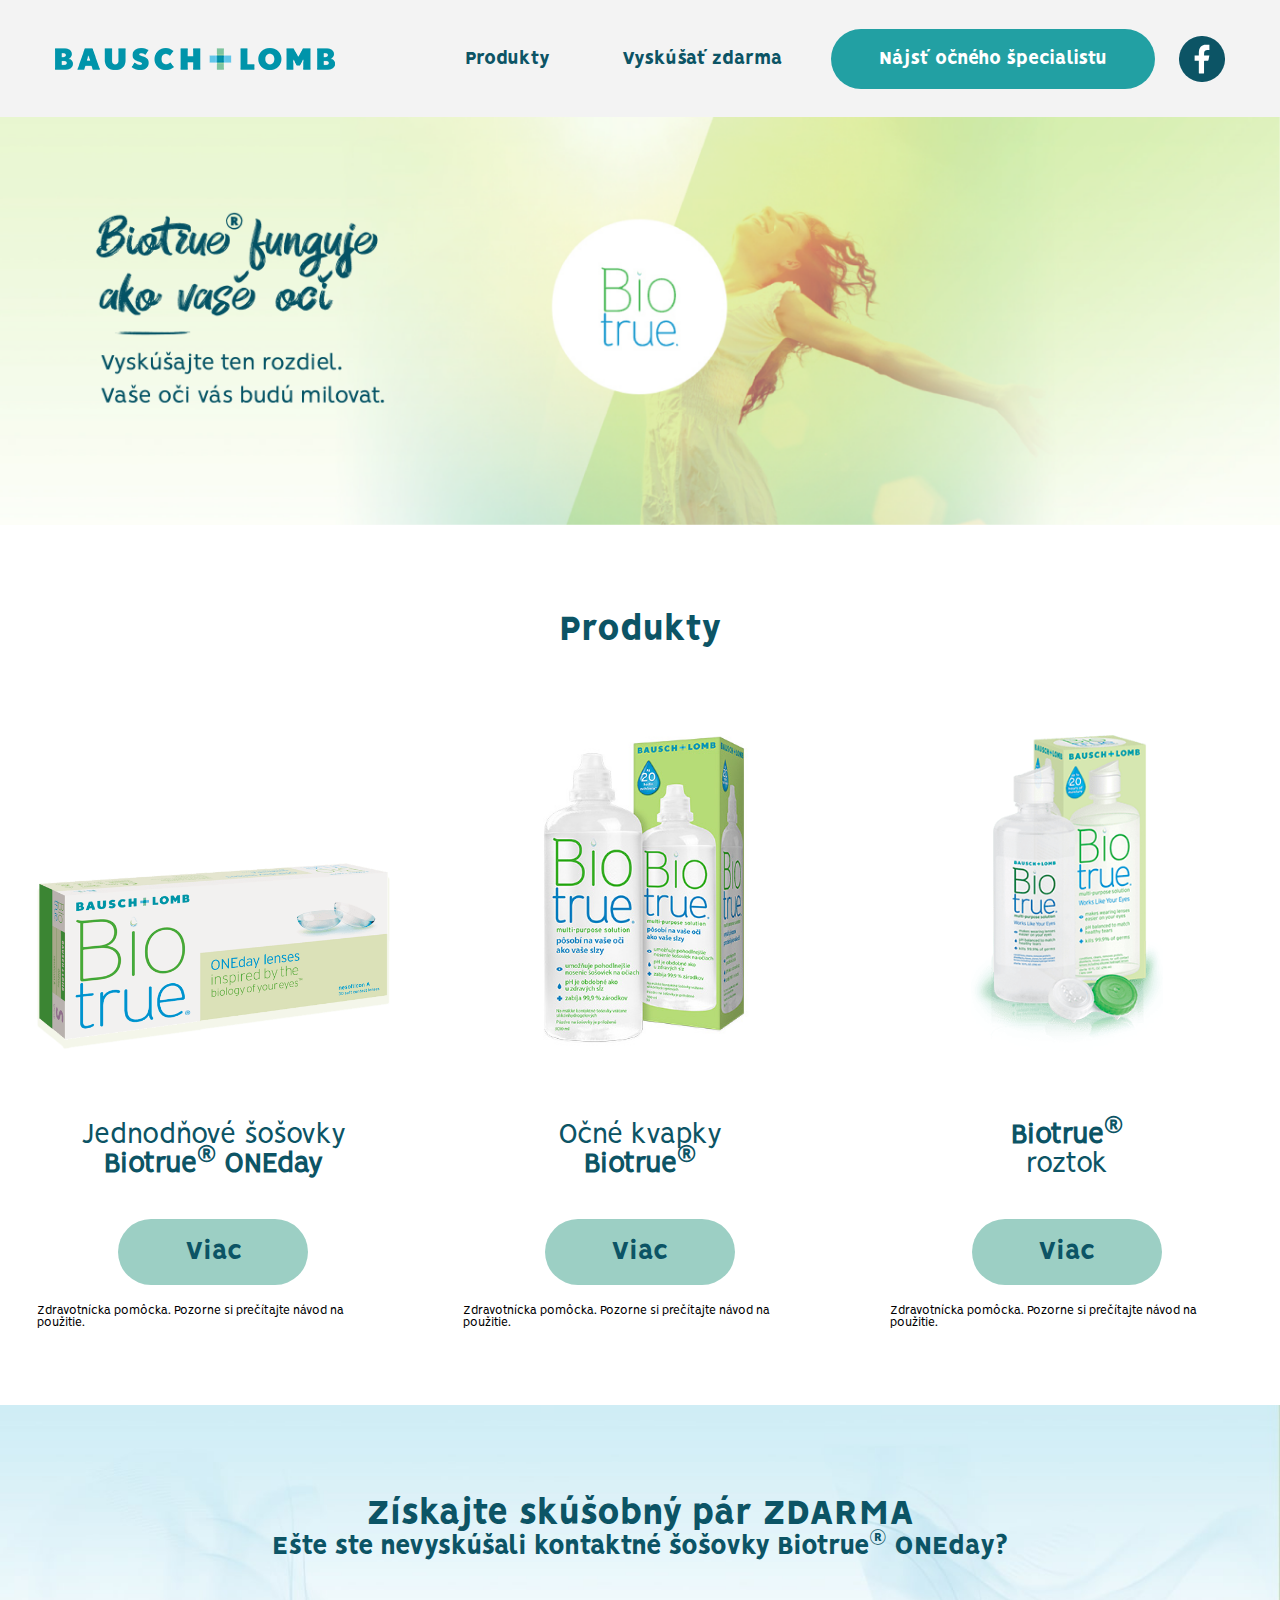
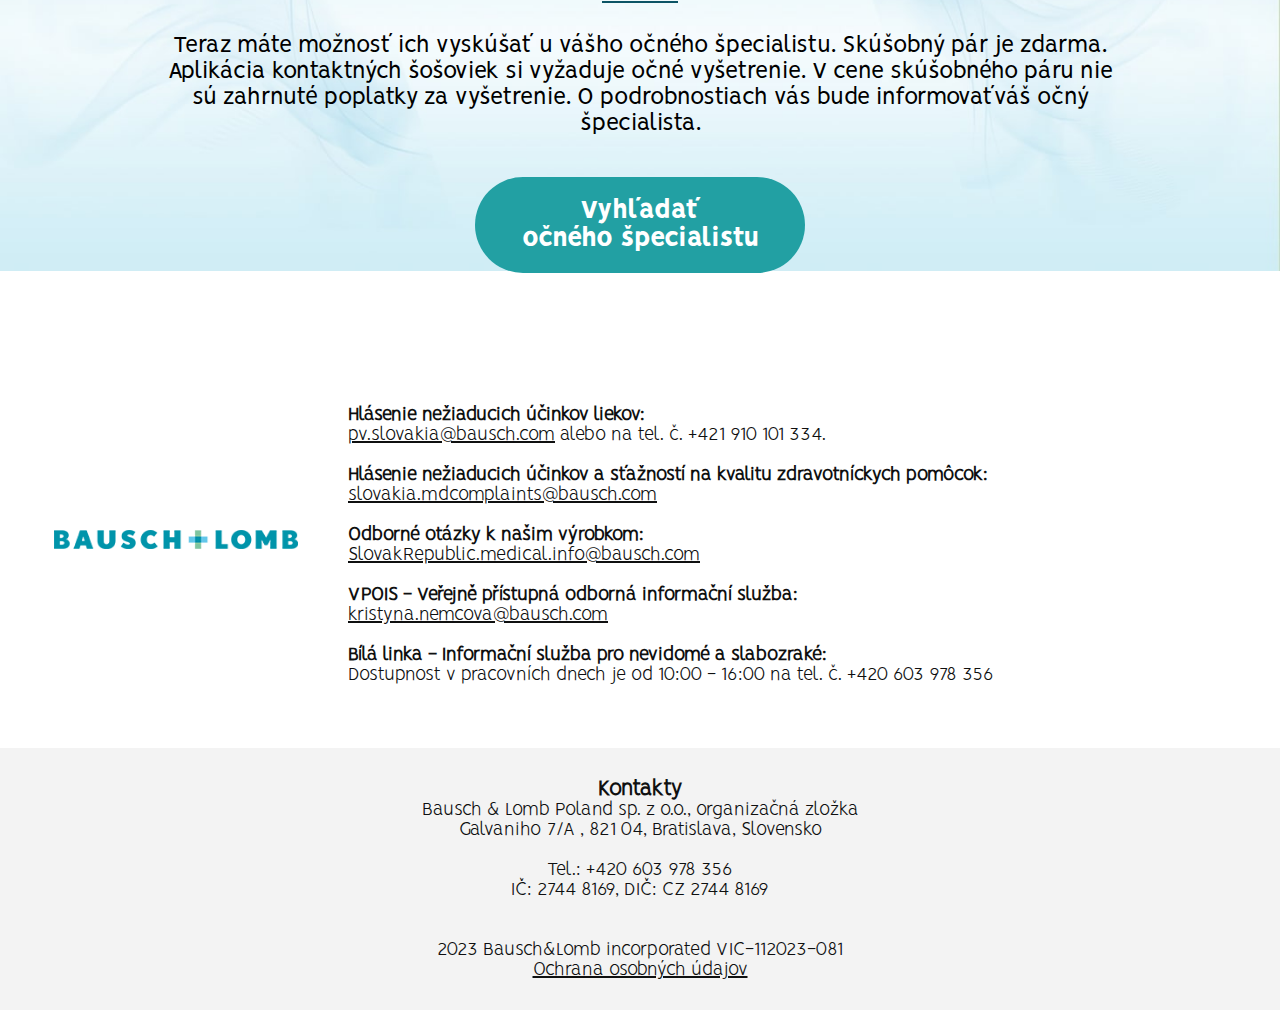
==== index.html @ 344f7d1f "change contact texts" ====
<!DOCTYPE html>
<html lang="en">
<head>
  <meta charset="UTF-8">
  <meta http-equiv="X-UA-Compatible" content="IE=edge">
  <meta name="viewport" content="width=device-width, initial-scale=1.0">
  <title>Biotrue®</title>
  <link rel="stylesheet" href="styles.css">
  <link rel="icon" type="image/png" href="assets/favicon_16x16px.png"/>
  <script id="Cookiebot" src="https://consent.cookiebot.com/uc.js" data-cbid="6d2145b4-b50c-43b6-a989-01cfd087ab9e" data-blockingmode="auto" type="text/javascript"></script>
</head>
<body>
  <header class="navigation-header">
    <div class="navigation-elements">
      <a href="/" class="bl-logo"></a>
      <div class="navigation">
        <div class="navigation__item">
          <a href="#produkty">Produkty</a>
        </div>
        <div class="navigation__item">
          <a href="#vyskusat-zdarma">Vyskúšať zdarma</a>
        </div>
        <div class="navigation__item navigation__item--bubble">
          <a href="http://www.cockybausch.cz/" target="_blank">Nájsť očného špecialistu</a>
        </div>
        <a href="https://www.facebook.com/BauschLombCR" target="_blank" class="fb-logo">
          <svg version="1.1" xmlns="http://www.w3.org/2000/svg" xmlns:xlink="http://www.w3.org/1999/xlink" x="0px" y="0px"
            viewBox="0 0 512 512" style="enable-background:new 0 0 512 512;" xml:space="preserve">
            <style type="text/css">
              .st0{fill:#0C5465;}
              .st1{fill:#FFFFFF;}
            </style>
            <circle class="st0" cx="256" cy="256" r="256.1"/>
            <path class="st1" d="M220.8,275.3c-16,0-31.3,0-47,0c0-19.6,0-38.7,0-58.3c15.6,0,30.9,0,47,0c0-3.6,0-6.7,0-9.7
              c0.2-17.7-1.2-35.5,3.3-52.9c7-27.3,22.2-47.2,50.9-54.1c5.3-1.3,10.9-1.7,16.4-1.8c15.5-0.3,30.9-0.1,46.9-0.1
              c0,19.4,0,38.3,0,58.2c-5.5,0-10.9-0.2-16.4,0c-6,0.2-12.2,0.2-18.2,1.3c-13.3,2.5-22.1,11.7-23.6,25.2c-1.1,9.9-0.8,19.9-1.2,29.9
              c-0.2,4.1,2.3,4.2,5.4,4.2c15.5-0.1,31,0,46.5,0c2,0,4,0,7.1,0c-1.3,7.6-2.6,14.6-4,21.5c-2.1,10.6-4.5,21.2-6.4,31.9
              c-0.6,3.8-2.3,4.8-5.9,4.7c-12-0.2-24,0.2-36-0.2c-5.3-0.2-6.9,1.4-6.9,6.8c0.2,42.6,0.1,85.4,0.1,128c0,7.6,0,7.6-7.6,7.6
              c-14.2,0-28.4,0-42.6,0c-7.9,0-7.9,0-7.9-7.6c0-42.3,0-84.6,0-126.9C220.8,280.7,220.8,278.6,220.8,275.3z"/>
          </svg>
        </a>
      </div>
      <div class="navigation navigation-mobile">
        <div class="hamburger" id="hamburger">
          <div class="bar1"></div>
          <div class="bar2"></div>
          <div class="bar3"></div>
        </div>
      </div>
    </div>
  </header>
  <div class="navigation-mobile-items" id="mobile-nav">
    <div class="navigation__item">
      <a href="/#produkty">Produkty</a>
    </div>
    <div class="navigation__item">
      <a href="#vyskusat-zdarma">Vyskúšať zdarma</a>
    </div>
    <div class="navigation__item navigation__item--bubble">
      <a href="http://www.cockybausch.cz/" target="_blank">Nájsť očného špecialistu</a>
    </div>
    <a href="https://www.facebook.com/BauschLombCR" target="_blank" class="fb-logo">
      <svg version="1.1" xmlns="http://www.w3.org/2000/svg" xmlns:xlink="http://www.w3.org/1999/xlink" x="0px" y="0px"
        viewBox="0 0 512 512" style="enable-background:new 0 0 512 512;" xml:space="preserve">
        <style type="text/css">
          .st0{fill:#0C5465;}
          .st1{fill:#FFFFFF;}
        </style>
        <circle class="st0" cx="256" cy="256" r="256.1"/>
        <path class="st1" d="M220.8,275.3c-16,0-31.3,0-47,0c0-19.6,0-38.7,0-58.3c15.6,0,30.9,0,47,0c0-3.6,0-6.7,0-9.7
          c0.2-17.7-1.2-35.5,3.3-52.9c7-27.3,22.2-47.2,50.9-54.1c5.3-1.3,10.9-1.7,16.4-1.8c15.5-0.3,30.9-0.1,46.9-0.1
          c0,19.4,0,38.3,0,58.2c-5.5,0-10.9-0.2-16.4,0c-6,0.2-12.2,0.2-18.2,1.3c-13.3,2.5-22.1,11.7-23.6,25.2c-1.1,9.9-0.8,19.9-1.2,29.9
          c-0.2,4.1,2.3,4.2,5.4,4.2c15.5-0.1,31,0,46.5,0c2,0,4,0,7.1,0c-1.3,7.6-2.6,14.6-4,21.5c-2.1,10.6-4.5,21.2-6.4,31.9
          c-0.6,3.8-2.3,4.8-5.9,4.7c-12-0.2-24,0.2-36-0.2c-5.3-0.2-6.9,1.4-6.9,6.8c0.2,42.6,0.1,85.4,0.1,128c0,7.6,0,7.6-7.6,7.6
          c-14.2,0-28.4,0-42.6,0c-7.9,0-7.9,0-7.9-7.6c0-42.3,0-84.6,0-126.9C220.8,280.7,220.8,278.6,220.8,275.3z"/>
      </svg>
    </a>
  </div>
  <div class="content">
    <div class="banner banner-first">
      <img class="desktop" src="./assets/banners/Biotrue_SK@400x.png" alt="banner">
      <img class="mobile" src="./assets/banners/biotrue_phone@400x.png" alt="banner">
    </div>
    <section class="products" id="produkty">
      <h1>Produkty</h1>
      <div class="product-cards">
        <div class="product-card">
          <div class="product-image">
            <img src="./assets/products/biotrue-uk-shadow.png" alt="produkt">
          </div>
          <div class="product-description">
            Jednodňové šošovky<br>
            <strong>Biotrue<sup>®</sup> ONEday</strong>
          </div>
          <div class="product-link">
            <a href="./produkt-cocky.html">Viac</a>
          </div>
          <p class="product-guide">Zdravotnícka pomôcka. Pozorne si prečítajte návod na použitie.</p>
        </div>
        <div class="product-card">
          <div class="product-image">
            <img src="./assets/products/lahev_krabice_300_sk.jpg" alt="produkt">
          </div>
          <div class="product-description">
            Očné kvapky<br>
            <strong>Biotrue<sup>®</sup></strong>
          </div>
          <div class="product-link">
            <a href="./ocni-kapky.html">Viac</a>
          </div>
          <p class="product-guide">Zdravotnícka pomôcka. Pozorne si prečítajte návod na použitie.</p>
        </div>
        <div class="product-card">
          <div class="product-image">
            <img src="./assets/products/Biotrue-Multi-Purpose.png" alt="produkt">
          </div>
          <div class="product-description">
            <strong>Biotrue<sup>®</sup></strong><br>
            roztok
          </div>
          <div class="product-link">
            <a href="./produkt-roztok.html">Viac</a>
          </div>
          <p class="product-guide">Zdravotnícka pomôcka. Pozorne si prečítajte návod na použitie.</p>
        </div>
      </div>
    </section>
    <section class="cat" id="vyskusat-zdarma">
      <div class="cat-header">
        <h2>Získajte skúšobný pár ZDARMA</h2>
        <h3>Ešte ste nevyskúšali kontaktné šošovky Biotrue<sup>®</sup> ONEday?</h3>
      </div>
      <div class="cat-separator"></div>
      <div class="cat-text">
        Teraz máte možnosť ich vyskúšať u vášho očného špecialistu. Skúšobný pár je zdarma. Aplikácia kontaktných šošoviek si vyžaduje očné vyšetrenie. V cene skúšobného páru nie sú zahrnuté poplatky za vyšetrenie. O podrobnostiach vás bude informovaťváš očný špecialista.
      </div>
      <div class="cat-link">
        <a href="http://www.cockybausch.cz/" target="_blank">
          Vyhľadať<br> očného špecialistu
        </a>
      </div>
    </section>
    <section class="side-effects">
		<div class="side-effects-logo"></div>
		  <div class="side-effects-text">
			<h4>Hlásenie nežiaducich účinkov liekov:</h4>
			<a href="mailto:pv.slovakia@bausch.com" target="_blank">pv.slovakia@bausch.com</a>
			alebo na tel. č. +421 910 101 334.<br />
			<br />
			<h4>Hlásenie nežiaducich účinkov a sťažností na kvalitu zdravotníckych pomôcok:</h4>
			<a href="mailto:slovakia.mdcomplaints@bausch.com" target="_blank">slovakia.mdcomplaints@bausch.com</a><br />
			<br />
			<h4>Odborné otázky k našim výrobkom:</h4>
			<a href="mailto:SlovakRepublic.medical.info@bausch.com" target="_blank">SlovakRepublic.medical.info@bausch.com</a><br />
			<br />
			<h4>VPOIS - Veřejně přístupná odborná informační služba:</h4>
			<a href="mailto:kristyna.nemcova@bausch.com" target="_blank">kristyna.nemcova@bausch.com</a><br />
			<br />
			<h4>Bílá linka - Informační služba pro nevidomé a slabozraké:</h4>
			Dostupnost v pracovních dnech je od 10:00 - 16:00 na tel. č. +420 603 978 356
		</div>
	</section>
    <footer class="footer">
		<div class="footer__top">
			<div>
				<h3>Kontakty</h3>
				<p>
					Bausch & Lomb Poland sp. z o.o., organizačná zložka<br />
					Galvaniho 7/A , 821 04, Bratislava, Slovensko<br />
					<br />
					Tel.: +420 603 978 356<br />
					IČ: 2744 8169, DIČ: CZ 2744 8169
				</p>
			</div>
		</div>
      <p>2023 Bausch&Lomb incorporated VIC-112023-081</p><p><a href="/oou.docx" target="_blank">Ochrana osobných údajov</a></p>

    </footer>
  </div>
  <script src="main.js"></script>
</body>
</html>
---- styles.css ----
@font-face {
  font-family: "Mt. Blevas";
  src:
    url("./fonts/Mt.\ Blevas.ttf")
    format('truetype');
}

@font-face {
  font-family: "Vision";
  src:
    url("./fonts/VISION/Vision.otf")
    format('opentype');
}

@font-face {
  font-family: "Vision-heavy";
  src:
    url("./fonts/VISION/Vision-Heavy.otf")
    format('opentype');
}

@font-face {
  font-family: "Vision-light";
  src:
    url("./fonts/VISION/Vision-Light.otf")
    format('opentype');
}

body, h1, h2, h3, h4, p, ul, ol, li {
  margin: 0;
}

body {
  font-family: "Vision", sans-serif;
}

svg circle {
  transition: fill .2s linear;
}

sup {
  line-height: 0;

  /* The following rules (or similar) likely come from browser
   * style and are not needed
   */
  font-size: 0.83em;
  vertical-align: super;
}

.mobile,
.mobile-instuction {
  display: none;
}

.navigation-header {
  display: flex;
  padding: 0 55px;
  justify-content: center;
  height: 117px;
  background-color: #f3f3f3;
}

.navigation-elements {
  width: 100%;
  display: flex;
  justify-content: space-between;
  align-items: center;
}

.navigation {
  display: flex;
  font-size: 20px;
  font-family: "Vision-heavy", sans-serif;
  align-items: center;
}

.navigation-mobile,
.navigation-mobile-items {
  display: none;
  background-color: #f3f3f3;
}

.navigation__item a {
  color: #0c5465;
  padding: 21px 24px;
  text-decoration: none;
  margin-right: 24px;
  transition: color .3s linear, background-color .3s linear;
}

.navigation__item:hover a {
  color: #2290a3;
}

.navigation__item--bubble a {
  background: #22a0a3;
  color: #fff;
  border-radius: 30px;
  padding: 21px 48px;
}

.navigation__item--bubble:hover a {
  color: #2290a3;
  background: #fff;
}

.bl-logo {
  background: url('./assets/Bausch_&_Lomb-Logo.wine.png') no-repeat;
  width: 280px;
  height: 22px;
  justify-self : flex-start;
}

.fb-logo {
  justify-self : flex-end;
  width: 46px;
  height: 46px;
}

.fb-logo:hover svg circle {
  fill: #093c4d;
}

.banner img {
  width: 100%;
}

.products h1 {
  font-family: "Vision-heavy", sans-serif;
  font-size: 38px;
  text-align: center;
  color: #0c5465;
  padding: 82px 0;
}

.product-cards {
  display: flex;
  justify-content: space-around;
}

.product-card {
  width: 353px;
}

.product-image {
  display: flex;
  flex-direction: column;
  justify-content: flex-end;
  height: 320px;
  margin-bottom: 70px;
}

.product-image img {
  max-height: 100%;
  object-fit: contain;
}

.product-description {
  text-align: center;
  font-size: 30px;
  color: #0c5465;
}

.product-link {
  background: #9ccfc4;
  width: 190px;
  text-align: center;
  border-radius: 33px;
  margin: 40px auto 20px;
  line-height: 66px;
}

.product-link:hover {
  background: #b9e2da;
}

.product-link a {
  text-decoration: none;
  color: #0c5465;
  font-family: "Vision-heavy", sans-serif;
  font-size: 28px;
  display: block;
}

.product-guide {
    font-size: 13px;
}

.product-guide--cocky {
    padding-left: 68%;
    margin-top: -5%;
    margin-bottom: 5%;
}

.product-guide--roztok {
    padding-left: 68%;
    margin-top: -2.9%;
    margin-bottom: 2.9%;
}

.product-guide--kapky {
    padding-left: 68%;
    margin-top: -2.9%;
    margin-bottom: 2.9%;
}

.download-link {
  margin: 30px auto 0;
  color: #61B6BE;
  text-align: center;
  font-size: 18px;
  font-weight: bold;
  display: flex;
  justify-content: center;
  line-height: 32px;
  column-gap: 0.5em;
  text-decoration: none;
  border-radius: 20px;
  border: 2px solid #61B6BE;
  padding: 5px 5px 2px 7px;
  width: 200px;
  align-content: center;
}

.download-link:hover {
  /* background-color: #61b6be17; */
  background-color: #FFFFFF;
}

.cat {
  background: url('./assets//background/bg_blue2.jpg') no-repeat;
  height: 530px;
  background-size: 100%;
}

.cat-header {
  margin-top: 76px;
  padding-top: 90px;
}

.cat-header-no-margin {
  margin-top: 0;
}

.cat-header h2 {
  font-size: 38px;
  color: #0c5465;
  font-family: "Vision-heavy", sans-serif;
  text-align: center;
}

.cat-header h3 {
  font-size: 28px;
  color: #0c5465;
  font-family: "Vision-heavy", sans-serif;
  text-align: center;
}

.cat-separator {
  width: 76px;
  height: 2px;
  background: #0c5465;
  margin: 40px auto 30px;
}

.cat-text {
  font-size: 25px;
  max-width: 974px;
  margin: 0 auto;
  text-align: center;
}

.cat-link {
  margin: 40px auto 80px;
  text-align: center;
  width: 330px;
}

.cat-link:hover a {
  color: #2290a3;
  background: #fff;
}

.cat-link a {
  font-family: "Vision-heavy", sans-serif;
  text-decoration: none;
  font-size: 28px;
  color: #fff;
  background: #22a0a3;
  display: block;
  padding: 20px 40px;
  transition: color .2s linear, background-color .2s linear;
  border-radius: 48px;
}

.side-effects {
  display: flex;
  align-items: center;
  padding: 0 54px;
  background: #ffffff;
}

.side-effects-logo {
  background: url('./assets/Bausch_&_Lomb-Logo.wine.png') no-repeat;
  background-size: 100%;
  height: 20px;
  flex-grow: 0;     /* do not grow   - initial value: 0 */
  flex-shrink: 0;   /* do not shrink - initial value: 1 */
  flex-basis: 244px;
}

.side-effects-text {
  margin-left: 50px;
  font-size: 20px;
  font-family: "Vision-light", sans-serif;
  color: #0f1010;
  padding: 70px 130px 60px 0;
}

.side-effects-text a {
  color: #0f1010;
}

.footer {
  font-family: "Vision-light", sans-serif;
  font-size: 20px;
  padding: 30px;
  text-align: center;
  color: #0f1010;
  background: #f3f3f3;
  border-top: 3px solid #ffffff;
}

.footer .footer__top {
	margin-bottom: 2em;
}

.footer a {
  color: #0f1010;
}

.benefit-cards {
  background: #9ccfc4;
  display: flex;
  justify-content: space-around;
  padding: 50px;
}

.benefit-cards--white {
  background: #ffffff;
  padding-top: 100px;
  padding-bottom: 0;
}

.benefit-cards--with-header {
  flex-direction: column;
}

.benefit-cards--with-header h2 {
  font-family: "Vision-heavy", sans-serif;
  font-size: 30px;
  color: #0c5465;
  text-align: center;
}

.benefit-cards--with-header > div {
  display: flex;
  justify-content: space-around;
  padding: 50px 50px 0;
}

.benefit-card {
  display: flex;
  flex-direction: column;
  align-items: center;
  flex-grow: 1;
  flex-basis: 0;
}

.benefit-icon {
  width: 85px;
  height: 85px;
}

.benefit-card h3 {
  margin: 20px 0 10px;
  text-align: center;
  color: #0c5465;
}

.benefit-card--long-descr h3 {
  margin: 20px 0 40px;
}

.benefit-card p {
  font-family: "Vision-light", sans-serif;
  font-size: 20px;
  line-height: 31px;
  text-align: center;
  max-width: 340px;
}

.generic-header {
  font-family: "Vision-heavy", sans-serif;
  font-size: 38px;
  padding: 44px;
  background: #9ccfc4;
  color: #0c5465;
  text-align: center;
}

.generic-header-with-paragraph {
  background: #9ccfc4;
  padding: 85px 110px 95px;
  text-align: center;
}

.generic-header-with-paragraph h2 {
  font-family: "Vision-heavy", sans-serif;
  color: #0c5465;
  font-size: 38px;
  padding-bottom: 40px;
}

.generic-header-with-paragraph p {
  font-family: "Vision-light", sans-serif;
  color: #191a1a;
  font-size: 25px;
}

.generic-header-with-paragraph p.blue {
  font-family: "Vision-heavy", sans-serif;
  color: #0c5465;
}

.section-separator {
  width: 100%;
  height: 75px;
}

.section-separator--green {
  background: url('./assets/background/bg_green-exported.jpg');
}

.reference-separator {
  width: 100%;
  height: 3px;
}

.green-banner {
  background: url('./assets/background/bg_green-exported.jpg');
  width: 100%;
  height: 367px;
  display: flex;
  justify-content: space-between;
  align-items: center;
}

.green-banner-instruction {
  justify-content: initial;
  align-items: initial;
  height: auto;
  padding-top: 80px;
}

.green-banner-instruction-no-image {
  width: auto;
  padding: 80px 110px;
}

.green-banner-instruction-no-image:first-of-type {
  padding-bottom: 30px;
}

.green-banner-instruction-bottom-padding {
  padding-bottom: 80px;
}

.green-banner--text-only {
  justify-content: center;
  height: auto;
  padding: 90px 0 60px;
}

.green-banner--text-only .green-banner-text {
  text-align: center;
  padding: 0 100px;
  display: flex;
  flex-direction: column;
  align-items: center;
}

.green-banner--text-only p {
  max-width: 640px;
}

.green-banner--text-only p.longer {
  max-width: 1110px;
}

.green-banner-separator {
  width: 76px;
  height: 2px;
  background: #0c5465;
  margin: 0 auto 40px;
}

.green-banner-text {
  padding-left: 100px;
  max-width: 610px;
}

.green-banner--text-only .green-banner-text {
  max-width: 960px;
}

.green-banner-text h1,
.green-banner-text h2 {
  font-family: "Vision-heavy", sans-serif;
  font-size: 35px;
  color: #0c5465;
}

.green-banner-text h4 {
  font-family: "Vision-heavy", sans-serif;
  font-size: 25px;
  color: #0c5465;
  padding-bottom: 50px;
}

.green-banner-text h3,
.green-banner-list h3 {
  font-family: "Vision-heavy", sans-serif;
  font-size: 30px;
  color: #0c5465;
  margin-bottom: 50px;
}

.green-banner-list {
  font-family: "Vision-light", sans-serif;
  font-size: 22px;
  line-height: 40px;
  max-width: 1600px;
}

.green-banner-list ul {
  padding-left: 20px;
}

.green-banner-list li {
  padding-bottom: 10px;
}

.green-banner-text p {
  font-family: "Vision-light", sans-serif;
  font-size: 25px;
  line-height: 35px;
}

.green-banner-vlozeni-cocky {
  background: url('./assets/background/instr1.png') no-repeat left 110px top 100px;
  width: 270px;
  flex-shrink: 0;
}

.green-banner-vyjmuti-cocky {
  background: url('./assets/background/instr2.png') no-repeat left 110px top 100px;
  width: 270px;
  flex-shrink: 0;
}

.green-banner-popis {
  height: auto;
  padding: 60px 200px 70px;
  width: auto;
  display: block;
}

.green-banner-popis p {
  font-family: "Vision-light", sans-serif;
  font-size: 20px;
  text-align: center;
}

.green-banner-popis-top {
  width: 100%;
}

.green-banner-biotrue-popis {
  background: url('./assets/background/biotrue-popis.png') no-repeat;
  max-width: 1100px;
  height: 650px;
  position: relative;
  margin: 0 auto;
}

.green-banner-biotrue-popis-text {
  position: absolute;
  top: 310px;
  left: 470px;
  font-family: "Vision-light", sans-serif;
  font-size: 25px;
  line-height: 35px;
}

.green-banner-biotrue-popis-text p {
  font-family: "Vision-light", sans-serif;
  font-size: 25px;
  text-align: left;
  padding-bottom: 50px;
}

@media only screen and (max-width: 1310px) {
  .green-banner-biotrue-popis + p {
    padding-top: 90px;
  }
}

.green-banner-biotrue-popis-text ul {
  padding-left: 20px;
}

.green-banner-biotrue-popis-text ul li {
  padding-left: 20px;
  padding-bottom: 20px;
}

.green-banner-sphere {
  position: relative;
  background: url('./assets/background/koule.png') no-repeat center right 100px;
  height: 100%;
  min-width: 650px;
  font-family: "Vision-heavy", sans-serif;
  font-size: 20px;
  color: #0c5465;
  text-align: right;
}

.green-banner-sphere p {
  position: absolute;
}

.green-banner-sphere p::after {
  position: absolute;
  content: " ";
  height: 1px;
  background: #191a1a;
  display: block;
  bottom: 20px;
}

.green-banner-sphere p:first-of-type {
  top: 105px;
  right: 320px;
}

.green-banner-sphere p:first-of-type::after {
  width: 100px;
  right: -110px;
}

.green-banner-sphere p:nth-of-type(2) {
  top: 170px;
  right: 360px;
}

.green-banner-sphere p:nth-of-type(2)::after {
  width: 140px;
  right: -150px;
}

.green-banner-sphere p:last-of-type {
  top: 240px;
  right: 400px;
}

.green-banner-sphere p:last-of-type::after {
  width: 180px;
  right: -190px;
}

.green-banner-target {
  position: relative;
  background: url('./assets/background/terc.png') no-repeat center right 100px;
  height: 100%;
  min-width: 650px;
  font-family: "Vision-heavy", sans-serif;
  font-size: 20px;
  color: #0c5465;
  text-align: right;
}

.green-banner-target p {
  position: absolute;
  right: 380px;
}

.green-banner-target p::after {
  position: absolute;
  content: " ";
  height: 1px;
  background: #191a1a;
  display: block;
  right: -190px;
}

.green-banner-target p:first-of-type {
  top: 66px;
}

.green-banner-target p:first-of-type::after {
  width: 180px;
  transform: rotate(18deg);
  bottom: -20px;
}

.green-banner-target p:nth-of-type(2) {
  top: 125px;
}

.green-banner-target p:nth-of-type(2)::after {
  width: 176px;
  bottom: 10px;
}

.green-banner-target p:last-of-type {
  top: 205px;
}

.green-banner-target p:last-of-type::after {
  width: 180px;
  transform: rotate(-10deg);
  bottom: 25px;
}

.video-section {
  display: flex;
  padding: 84px 100px;
}

.video-section div:first-of-type {
  padding-right: 50px;
  box-sizing: border-box;
}

.video-section-text {
  flex-grow: 0;     /* do not grow   - initial value: 0 */
  flex-shrink: 0;   /* do not shrink - initial value: 1 */
  flex-basis: 50%;
}

.video-section-text-60 {
  flex-basis: 60%;
}

.video-section-text h3,
.video-section-text p {
  max-width: 800px;
}

.video-section-text h3 {
  font-family: "Vision-heavy", sans-serif;
  font-size: 30px;
  color: #0c5465;
  margin-bottom: 50px;
}

.video-section-text h3:last-of-type {
  margin-top: 40px;
}

.video-section-text p {
  font-family: "Vision-light", sans-serif;
  font-size: 25px;
  line-height: 35px;
  color: #191a1a;
}

.video-section-video {
  flex-grow: 0;     /* do not grow   - initial value: 0 */
  flex-shrink: 0;   /* do not shrink - initial value: 1 */
  flex-basis: 50%;
}

.video-section-video-40 {
  flex-basis: 40%;
}

.videoWrapper {
  position: relative;
  padding-bottom: 56.25%; /* 16:9 */
  height: 0;
}

.videoWrapper iframe {
  position: absolute;
  top: 0;
  left: 0;
  width: 100%;
  height: 100%;
}

.instruction-cards {
  background: #9ccfc4;
  display: flex;
  justify-content: space-around;
}

.instruction-card {
  display: flex;
  align-items: center;
  flex-grow: 1;
  flex-basis: 0;
  font-family: "Vision-heavy", sans-serif;
  font-size: 22px;
  color: #0c5465;
  padding: 55px 70px;
  text-align: center;
}

.reference {
  padding: 68px 130px 50px 348px;
  background: #f3f3f3;
}

.reference h3 {
  font-family: "Vision-heavy", sans-serif;
  font-size: 20px;
  line-height: 30px;
}

.reference p {
  font-family: "Vision-light", sans-serif;
  font-size: 16px;
  line-height: 30px;
}

.guarantee {
  background: #0c5465;
  padding: 80px 100px;
  display: flex;
  justify-content: center;
}

.guarantee-image {
  background: url('./assets/background/garance-spokojenosti.png') no-repeat;
  width: 200px;
  height: 165px;

}

.guarantee-text {
  padding-left: 55px;
  max-width: 700px;
}

.guarantee-text h3 {
  font-family: "Vision-heavy", sans-serif;
  font-size: 35px;
  color: #ffffff;
  padding-bottom: 40px;
}

.guarantee-text p {
  font-family: "Vision-light", sans-serif;
  font-size: 30px;
  color: #ffffff;
}

.how-to {
  display: flex;
  flex-direction: column;
}

.how-to-header {
  display: flex;
  flex-direction: column;
  align-items: center;
  padding: 80px 100px 70px;
}

.how-to-header h2 {
  font-family: "Vision-heavy", sans-serif;
  font-size: 38px;
  color: #0c5465;
  padding-bottom: 60px;
}

.how-to-header p {
  max-width: 660px;
  font-family: "Vision-light", sans-serif;
  font-size: 25px;
  text-align: center;
  color: #191a1a;
}

.how-to-instruction {
  display: flex;
  padding: 0 110px;
}

.how-to-instruction div:first-of-type {
  background: url('./assets/background/instr3.png') no-repeat left top 90px;
  background-size: 130px 505px;
}

.how-to-instruction div:last-of-type {
  background: url('./assets/background/instr4.png') no-repeat left top 90px;
  background-size: 130px 505px;
}

.how-to-instruction div {
  flex-grow: 1;
  flex-basis: 0;
  padding: 0 50px 0 150px;
}

.how-to-instruction ol {
  padding: 60px 0 60px 25px;
}

.how-to-instruction h3 {
  font-family: "Vision-heavy", sans-serif;
  font-size: 30px;
  color: #0c5465;
}

.how-to-instruction li {
  font-family: "Vision-light", sans-serif;
  font-size: 20px;
  line-height: 35px;
  color: #191a1a;
  padding-bottom: 40px;
}

.how-to-instruction li::marker {
  font-family: "Vision-heavy", sans-serif;
  color: #0c5465;
  font-size: 25px;
}


.faq {
  padding: 70px 110px;
}

.faq h3 {
  font-family: "Vision-heavy", sans-serif;
  color: #0c5465;
  font-size: 38px;
  text-align: center;
}

.faq p {
  font-family: "Vision-light", sans-serif;
  color: #191a1a;
  font-size: 20px;
  text-align: center;
}

.faq-accordeon {
  padding: 46px 0 40px;
}

.faq-question {
  font-family: "Vision-heavy", sans-serif;
  color: #ffffff;
  font-size: 25px;
  background: #0c5465;
  padding: 28px;
  cursor: pointer;
}

.faq-answer {
  font-family: "Vision-light", sans-serif;
  color: #191a1a;
  font-size: 20px;
  padding: 28px;
  border: 1px solid #0c5465;
  border-top: none;
  display: none;
}

.visible {
  display: block;
}

@media only screen and (max-width: 1190px) {
  .mobile {
    display: initial;
  }

  .desktop {
    display: none;
  }

  .bl-logo {
    width: 200px;
    background-size: 100%;
  }

  .navigation {
    display: none;
  }

  .navigation-mobile {
    display: flex;
  }

  .navigation-mobile-items {
    display: none;
    flex-direction: column;
    align-items: center;
  }

  .navigation-mobile-items--visible {
    display: flex;
  }

  .navigation-mobile-items .navigation__item {
    padding: 20px 0;
  }

  .navigation__item a {
    margin-right: 0;
  }

  .fb-logo {
    margin: 20px 0;
  }

  .hamburger {
    display: inline-block;
    cursor: pointer;
  }

  .bar1, .bar2, .bar3 {
    width: 35px;
    height: 5px;
    background-color: #0c5465;
    margin: 6px 0;
    transition: 0.4s;
  }

  .products h1 {
    padding-bottom: 0;
  }

  .product-image {
    margin-bottom: 10px;
  }

  .product-link {
    margin-top: 20px;
  }

  .product-cards {
    flex-direction: column;
    align-items: center;
    justify-content: initial;
  }

  .product-card:first-of-type {
    margin-top: -50px;
  }

  .product-card {
    padding-bottom: 70px;
  }

  .banner .product-guide {
      padding: 0;
      text-align: center;
  }

  .cat {
    height: auto;
    padding: 0 10px;
    background: url('./assets//background/bg_blue.jpg') no-repeat;
    background-size: 100%;
  }

  .side-effects {
    padding: 10px;
  }

  .side-effects-logo {
    display: none;
  }

  .side-effects-text {
    margin-left: 0;
    padding: 0;
    text-align: center;
    width: 100%;
  }

  .side-effects-text a {
    max-width: calc(100% - 30px);
    text-overflow: ellipsis;
    white-space: nowrap;
    overflow: hidden;
    display: block;
  }

  .benefit-cards {
    flex-direction: column;
    align-items: center;
    justify-content: initial;
    padding: 50px 10px;
  }

  .benefit-card.benefit-card--long-descr:last-of-type {
    padding-bottom: 0;
  }

  .benefit-cards--with-header > div {
    flex-direction: column;
    padding: 50px 0 0;
  }

  .benefit-card {
    padding-bottom: 70px;
  }

  .green-banner {
    height: auto;
    padding: 50px 10px;
    flex-direction: column;
    align-items: center;
    justify-content: initial;
    width: auto;
  }

  .no-mobile-bottom-padding {
    padding-bottom: 0;
  }

  .green-banner img {
    width: 100%;
  }

  .green-banner-text {
    padding-left: 0;
  }

  .green-banner--text-only .green-banner-text {
    padding: 0;
  }

  .green-banner-text br {
    display: none;
  }

  .green-banner-text h3, .green-banner-list h3 {
    text-align: center;
  }

  .green-banner-text p {
    text-align: center;
  }

  .green-banner-sphere,
  .green-banner-target {
    height: 360px;
  }

  .green-banner-biotrue-popis {
    height: auto;
    width: auto;
    background-image: none;
  }

  .green-banner-biotrue-popis-text {
    position: initial;
  }

  .green-banner-biotrue-popis-text p {
    text-align: center;
  }

  .green-banner-vlozeni-cocky,
  .green-banner-vyjmuti-cocky {
    height: 340px;
    width: 100%;
    background-position: center;
  }

  .green-banner-vlozeni-cocky + .green-banner-list h3,
  .green-banner-vyjmuti-cocky + .green-banner-list h3 {
    display: none;
  }

  .green-banner-instruction h3.mobile {
    font-family: "Vision-heavy", sans-serif;
    font-size: 30px;
    color: #0c5465;
    margin-bottom: 30px;
    text-align: center;
  }

  .green-banner-separator {
    margin-top: 0;
  }

  .video-section {
    flex-direction: column;
    align-items: center;
    justify-content: initial;
    padding: 50px 10px 0;
  }

  .video-section div:last-of-type {
    margin-bottom: 20px;
  }

  .video-section div:last-of-type .videoWrapper {
    margin-top: 40px;
  }

  .video-section div:first-of-type {
    padding-right: 0;
  }

  .video-section div:first-of-type .videoWrapper {
    margin-bottom: 40px;
  }

  .video-section-video {
    width: 100%;
  }

  /* .video-section-text h3:last-of-type {
    margin-top: 0;
  } */

  .video-section-text h3 {
    margin-bottom: 20px;
  }

  .instruction-cards {
    flex-direction: column;
    align-items: center;
    justify-content: initial;
    padding: 50px 10px 0;
  }

  .instruction-card {
    padding: 55px 0;
  }

  .instruction-card:first-of-type {
    padding-top: 0;
  }

  .generic-header {
    padding: 50px 10px;
  }

  .generic-header-with-paragraph {
    padding: 50px 10px;
  }

  .guarantee {
    flex-direction: column;
    align-items: center;
    justify-content: initial;
    padding: 50px 10px;
    text-align: center;
  }

  .guarantee-image {
    padding-bottom: 50px;
    width: 162px;
  }

  .guarantee-text {
    padding-left: 0;
  }

  .reference {
    padding: 50px 10px;
  }

  .how-to {
    padding: 50px 10px;
  }

  .how-to-header {
    padding: 0 0 50px ;
    text-align: center;
  }

  .how-to-instruction {
    flex-direction: column;
    align-items: center;
    justify-content: initial;
    padding: 0;
  }

  .faq {
    padding: 0 10px 50px;
  }
}

@media only screen and (max-width: 1190px) and (orientation: landscape) {
  .bl-logo {
    width: 280px;
    background-size: auto;
  }

  .mobile-list {
    display: none;
  }
}

@media only screen and (max-width: 1190px) and (orientation: portrait) {
  .green-banner-sphere,
  .green-banner-target {
    height: 300px;
    width: 300px;
    min-width: initial;
    background-position: center;
  }

  .mobile-list {
    display: block;
    padding-top: 20px;
    font-family: "Vision-heavy", sans-serif;
    font-size: 20px;
    color: #0c5465;
  }

  .green-banner-sphere p,
  .green-banner-target p {
    display: none;
  }

  .how-to-instruction h3 {
    text-align: center;
  }

  .how-to-instruction div {
    padding: 0;
  }

  .mobile-instuction {
    margin: 50px auto 0;
    width: 114px;
    display: block;
  }

  .how-to-instruction ol {
    padding: 50px 0 0 30px;
  }

  .how-to-instruction div:first-of-type,
  .how-to-instruction div:last-of-type {
    background-image: none;
  }
}
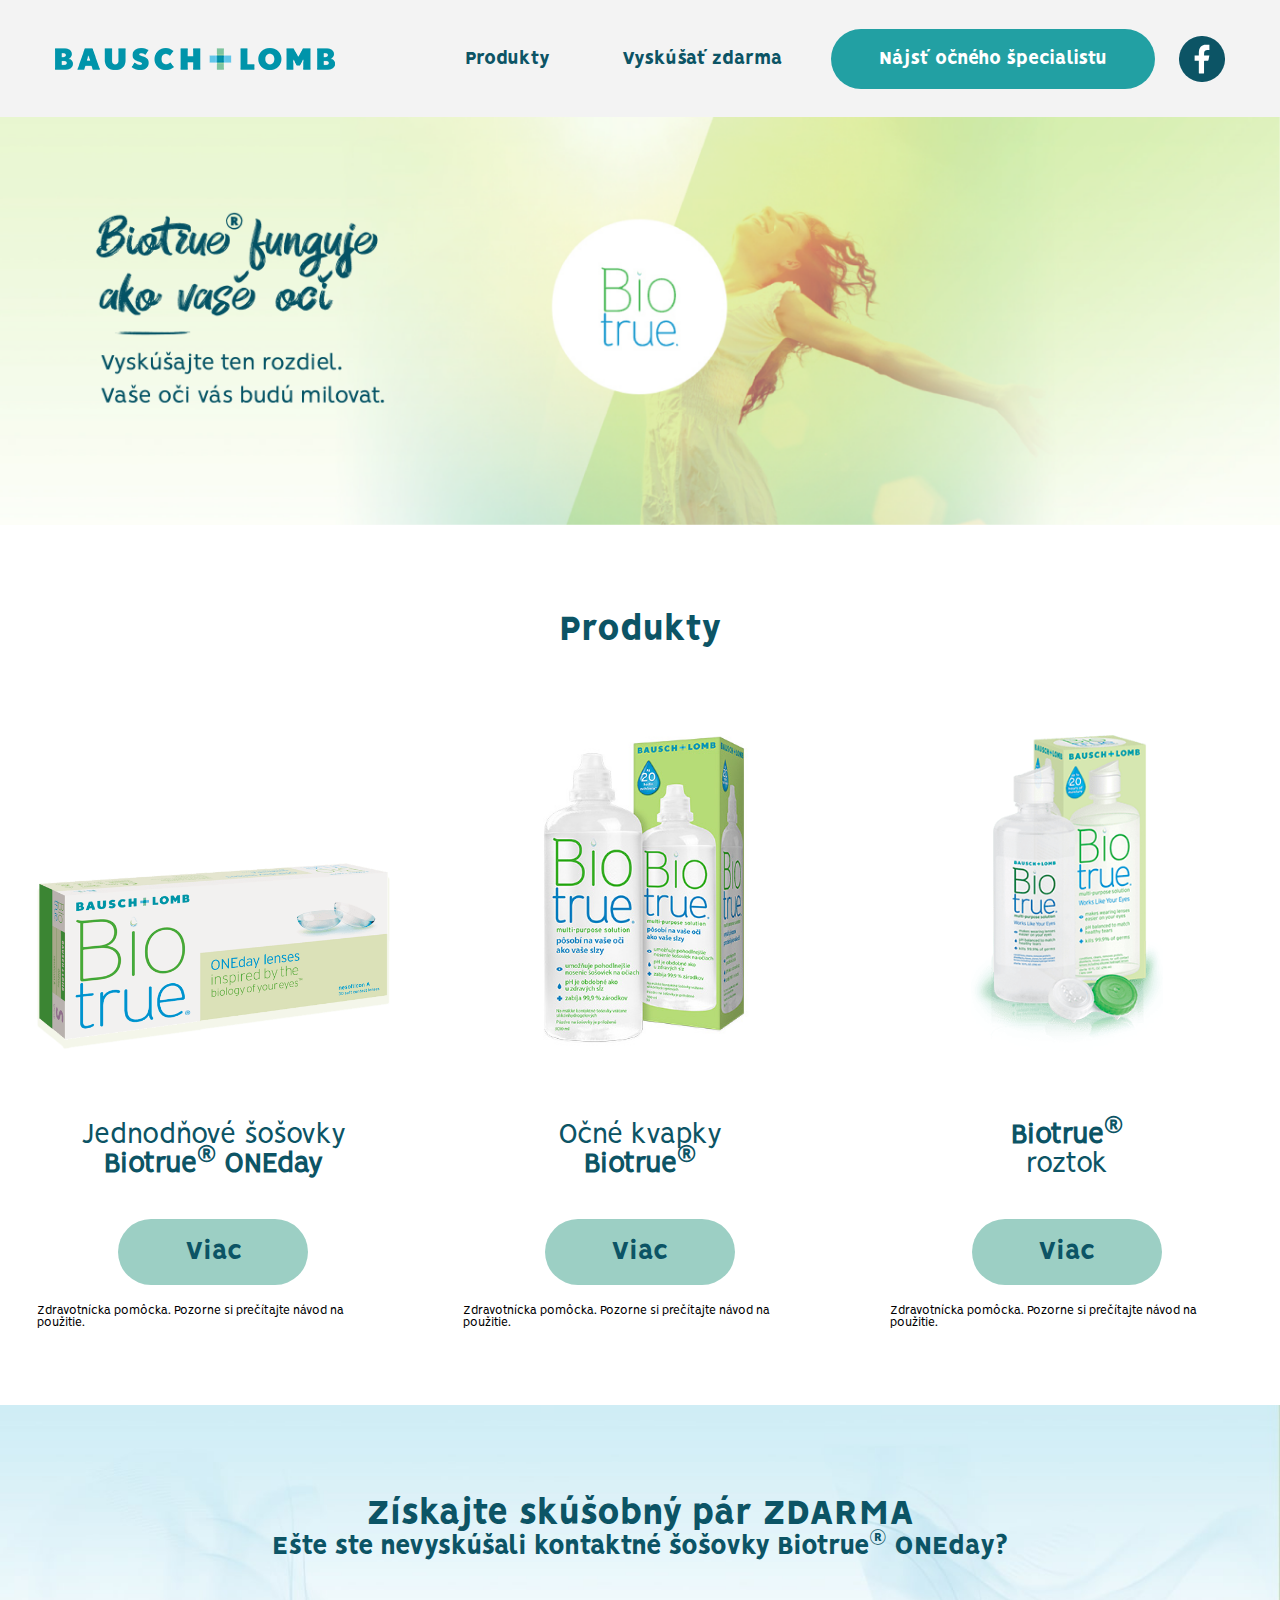
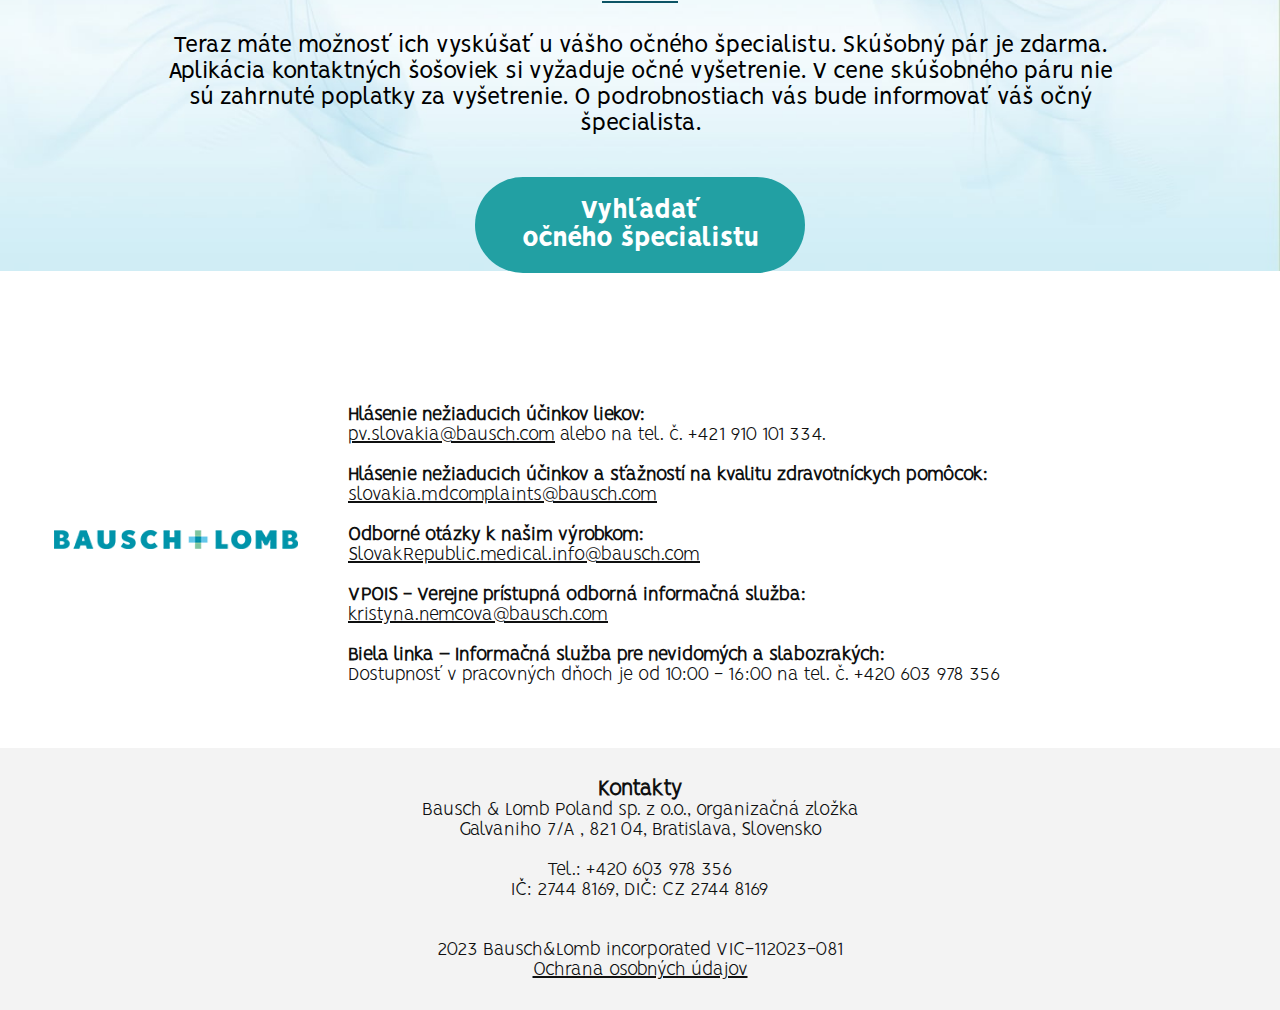
==== commit 2296981e: "change translations" ====
--- a/index.html
+++ b/index.html
@@ -21,7 +21,7 @@
           <a href="#vyskusat-zdarma">Vyskúšať zdarma</a>
         </div>
         <div class="navigation__item navigation__item--bubble">
-          <a href="http://www.cockybausch.cz/" target="_blank">Nájsť očného špecialistu</a>
+          <a href="https://sosovkybausch.sk/" target="_blank">Nájsť očného špecialistu</a>
         </div>
         <a href="https://www.facebook.com/BauschLombCR" target="_blank" class="fb-logo">
           <svg version="1.1" xmlns="http://www.w3.org/2000/svg" xmlns:xlink="http://www.w3.org/1999/xlink" x="0px" y="0px"
@@ -57,7 +57,7 @@
       <a href="#vyskusat-zdarma">Vyskúšať zdarma</a>
     </div>
     <div class="navigation__item navigation__item--bubble">
-      <a href="http://www.cockybausch.cz/" target="_blank">Nájsť očného špecialistu</a>
+      <a href="https://sosovkybausch.sk/" target="_blank">Nájsť očného špecialistu</a>
     </div>
     <a href="https://www.facebook.com/BauschLombCR" target="_blank" class="fb-logo">
       <svg version="1.1" xmlns="http://www.w3.org/2000/svg" xmlns:xlink="http://www.w3.org/1999/xlink" x="0px" y="0px"
@@ -132,10 +132,10 @@
       </div>
       <div class="cat-separator"></div>
       <div class="cat-text">
-        Teraz máte možnosť ich vyskúšať u vášho očného špecialistu. Skúšobný pár je zdarma. Aplikácia kontaktných šošoviek si vyžaduje očné vyšetrenie. V cene skúšobného páru nie sú zahrnuté poplatky za vyšetrenie. O podrobnostiach vás bude informovaťváš očný špecialista.
+        Teraz máte možnosť ich vyskúšať u vášho očného špecialistu. Skúšobný pár je zdarma. Aplikácia kontaktných šošoviek si vyžaduje očné vyšetrenie. V cene skúšobného páru nie sú zahrnuté poplatky za vyšetrenie. O podrobnostiach vás bude informovať váš očný špecialista.
       </div>
       <div class="cat-link">
-        <a href="http://www.cockybausch.cz/" target="_blank">
+        <a href="https://sosovkybausch.sk/" target="_blank">
           Vyhľadať<br> očného špecialistu
         </a>
       </div>
@@ -153,11 +153,11 @@
 			<h4>Odborné otázky k našim výrobkom:</h4>
 			<a href="mailto:SlovakRepublic.medical.info@bausch.com" target="_blank">SlovakRepublic.medical.info@bausch.com</a><br />
 			<br />
-			<h4>VPOIS - Veřejně přístupná odborná informační služba:</h4>
+			<h4>VPOIS - Verejne prístupná odborná informačná služba:</h4>
 			<a href="mailto:kristyna.nemcova@bausch.com" target="_blank">kristyna.nemcova@bausch.com</a><br />
 			<br />
-			<h4>Bílá linka - Informační služba pro nevidomé a slabozraké:</h4>
-			Dostupnost v pracovních dnech je od 10:00 - 16:00 na tel. č. +420 603 978 356
+			<h4>Biela linka – Informačná služba pre nevidomých a slabozrakých:</h4>
+			Dostupnosť v pracovných dňoch je od 10:00 - 16:00 na tel. č. +420 603 978 356
 		</div>
 	</section>
     <footer class="footer">
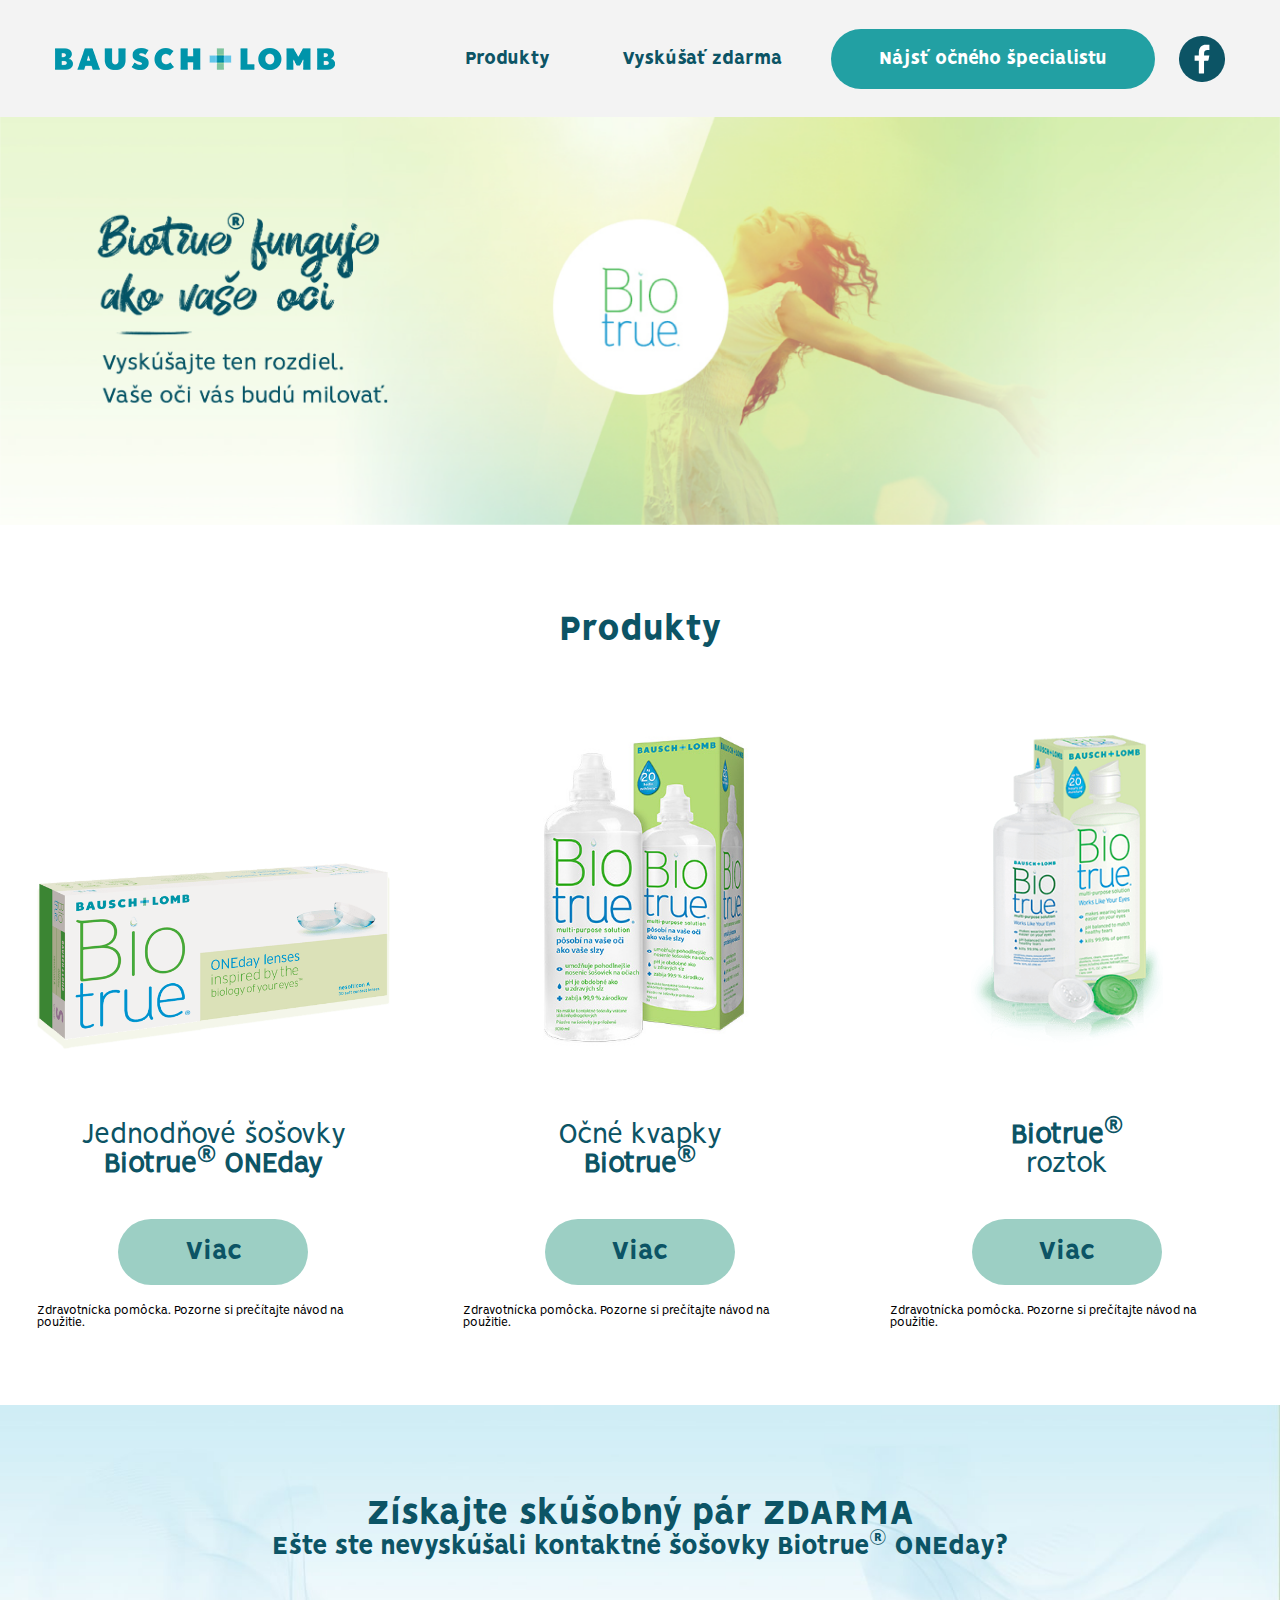
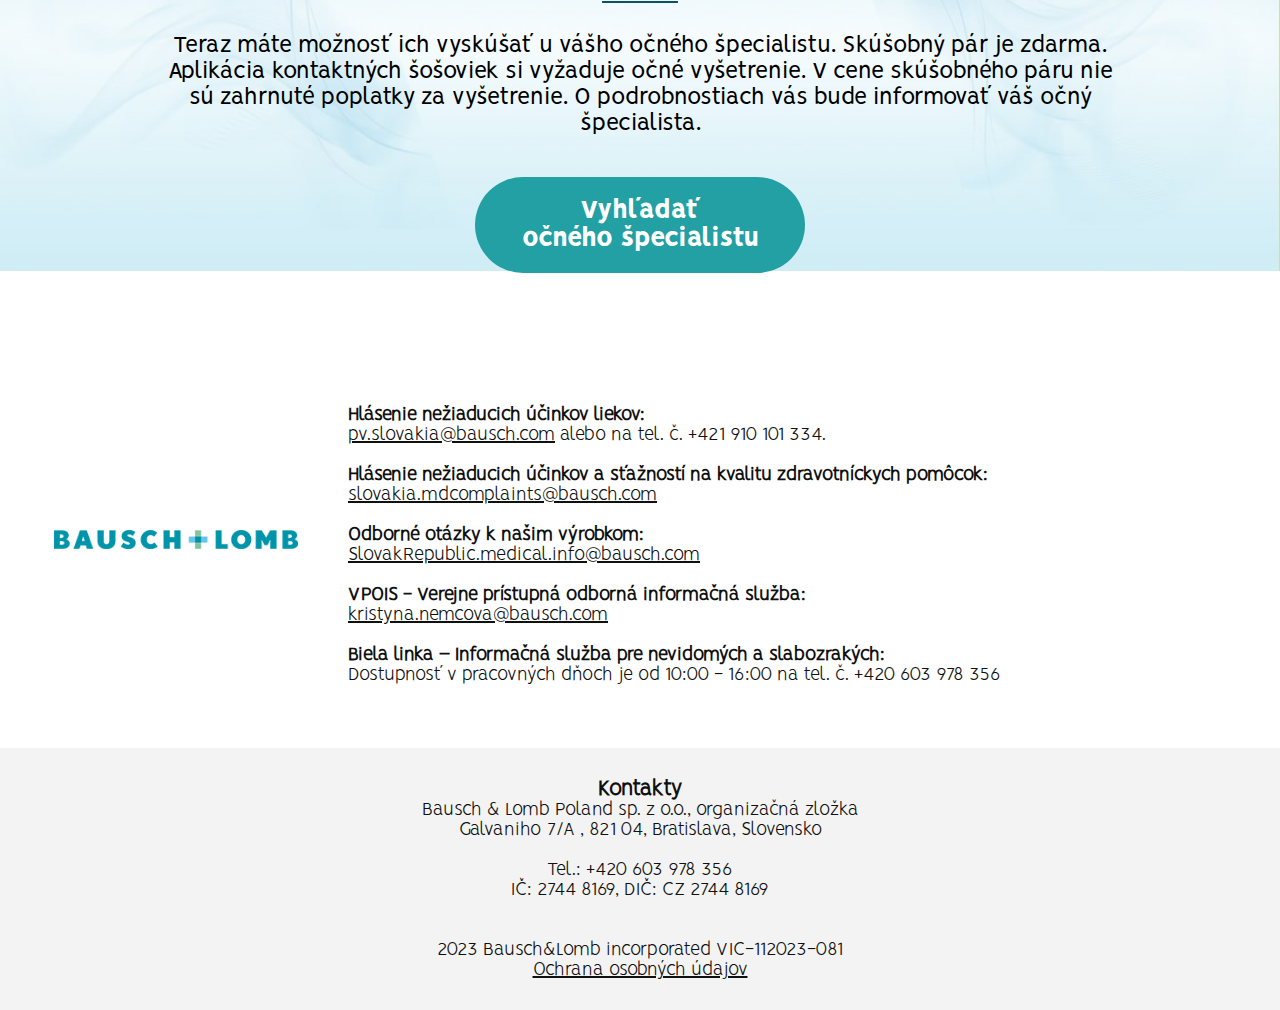
==== commit 6767bcfc: "change banner" ====
--- a/index.html
+++ b/index.html
@@ -24,7 +24,7 @@
           <a href="https://sosovkybausch.sk/" target="_blank">Nájsť očného špecialistu</a>
         </div>
         <a href="https://www.facebook.com/BauschLombCR" target="_blank" class="fb-logo">
-          <svg version="1.1" xmlns="http://www.w3.org/2000/svg" xmlns:xlink="http://www.w3.org/1999/xlink" x="0px" y="0px"
+          <svg version="1.1" xmlns="http://www.w3.org/2000/svg" x="0px" y="0px"
             viewBox="0 0 512 512" style="enable-background:new 0 0 512 512;" xml:space="preserve">
             <style type="text/css">
               .st0{fill:#0C5465;}
@@ -78,7 +78,7 @@
   </div>
   <div class="content">
     <div class="banner banner-first">
-      <img class="desktop" src="./assets/banners/Biotrue_SK@400x.png" alt="banner">
+      <img class="desktop" src="./assets/banners/Biotrue_upravy@400x.png" alt="banner">
       <img class="mobile" src="./assets/banners/biotrue_phone@400x.png" alt="banner">
     </div>
     <section class="products" id="produkty">
@@ -93,7 +93,7 @@
             <strong>Biotrue<sup>®</sup> ONEday</strong>
           </div>
           <div class="product-link">
-            <a href="./produkt-cocky.html">Viac</a>
+            <a href="produkt-sosovky.html">Viac</a>
           </div>
           <p class="product-guide">Zdravotnícka pomôcka. Pozorne si prečítajte návod na použitie.</p>
         </div>
@@ -106,7 +106,7 @@
             <strong>Biotrue<sup>®</sup></strong>
           </div>
           <div class="product-link">
-            <a href="./ocni-kapky.html">Viac</a>
+            <a href="ocne-kvapky.html">Viac</a>
           </div>
           <p class="product-guide">Zdravotnícka pomôcka. Pozorne si prečítajte návod na použitie.</p>
         </div>
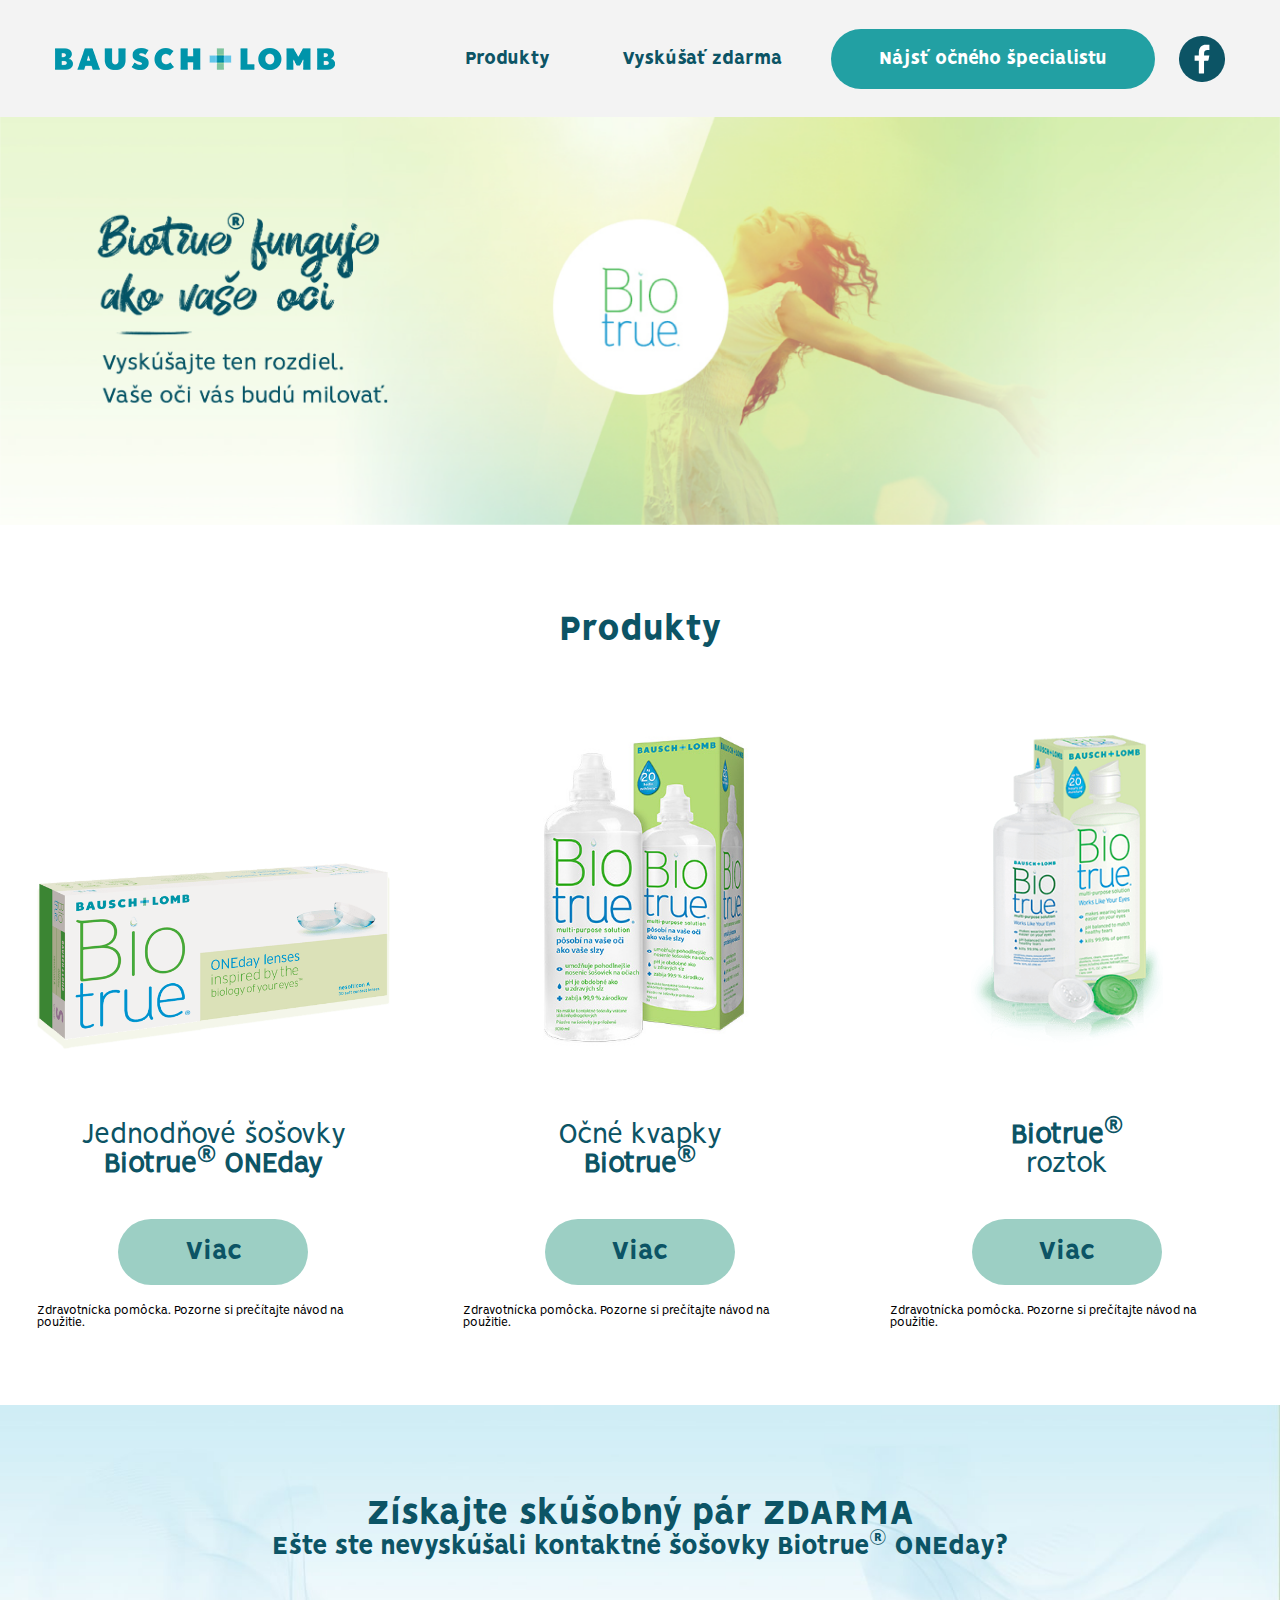
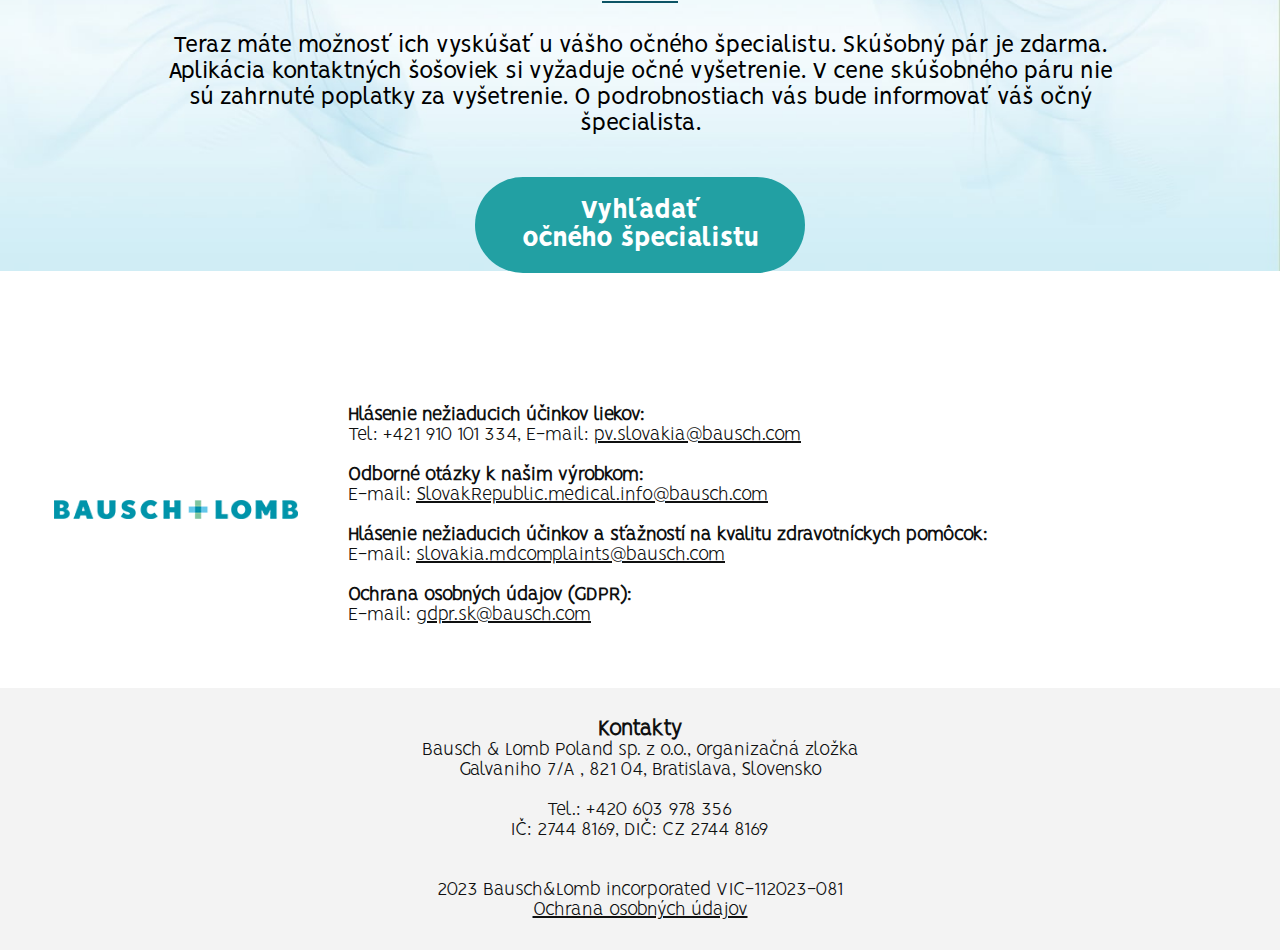
==== commit fa1bb92a: "change contacts" ====
--- a/index.html
+++ b/index.html
@@ -1,73 +1,84 @@
 <!DOCTYPE html>
 <html lang="en">
 <head>
-  <meta charset="UTF-8">
-  <meta http-equiv="X-UA-Compatible" content="IE=edge">
-  <meta name="viewport" content="width=device-width, initial-scale=1.0">
-  <title>Biotrue®</title>
-  <link rel="stylesheet" href="styles.css">
-  <link rel="icon" type="image/png" href="assets/favicon_16x16px.png"/>
-  <script id="Cookiebot" src="https://consent.cookiebot.com/uc.js" data-cbid="6d2145b4-b50c-43b6-a989-01cfd087ab9e" data-blockingmode="auto" type="text/javascript"></script>
+    <meta charset="UTF-8">
+    <meta http-equiv="X-UA-Compatible" content="IE=edge">
+    <meta name="viewport" content="width=device-width, initial-scale=1.0">
+    <title>Biotrue®</title>
+    <link rel="stylesheet" href="styles.css">
+    <link rel="icon" type="image/png" href="assets/favicon_16x16px.png"/>
+    <script id="Cookiebot" src="https://consent.cookiebot.com/uc.js" data-cbid="6d2145b4-b50c-43b6-a989-01cfd087ab9e"
+            data-blockingmode="auto" type="text/javascript"></script>
 </head>
 <body>
-  <header class="navigation-header">
+<header class="navigation-header">
     <div class="navigation-elements">
-      <a href="/" class="bl-logo"></a>
-      <div class="navigation">
-        <div class="navigation__item">
-          <a href="#produkty">Produkty</a>
-        </div>
-        <div class="navigation__item">
-          <a href="#vyskusat-zdarma">Vyskúšať zdarma</a>
-        </div>
-        <div class="navigation__item navigation__item--bubble">
-          <a href="https://sosovkybausch.sk/" target="_blank">Nájsť očného špecialistu</a>
-        </div>
-        <a href="https://www.facebook.com/BauschLombCR" target="_blank" class="fb-logo">
-          <svg version="1.1" xmlns="http://www.w3.org/2000/svg" x="0px" y="0px"
-            viewBox="0 0 512 512" style="enable-background:new 0 0 512 512;" xml:space="preserve">
+        <a href="/" class="bl-logo"></a>
+        <div class="navigation">
+            <div class="navigation__item">
+                <a href="#produkty">Produkty</a>
+            </div>
+            <div class="navigation__item">
+                <a href="#vyskusat-zdarma">Vyskúšať zdarma</a>
+            </div>
+            <div class="navigation__item navigation__item--bubble">
+                <a href="https://sosovkybausch.sk/" target="_blank">Nájsť očného špecialistu</a>
+            </div>
+            <a href="https://www.facebook.com/BauschLombCR" target="_blank" class="fb-logo">
+                <svg version="1.1" xmlns="http://www.w3.org/2000/svg" x="0px" y="0px"
+                     viewBox="0 0 512 512" style="enable-background:new 0 0 512 512;" xml:space="preserve">
             <style type="text/css">
-              .st0{fill:#0C5465;}
-              .st1{fill:#FFFFFF;}
+              .st0 {
+                  fill: #0C5465;
+              }
+
+              .st1 {
+                  fill: #FFFFFF;
+              }
             </style>
-            <circle class="st0" cx="256" cy="256" r="256.1"/>
-            <path class="st1" d="M220.8,275.3c-16,0-31.3,0-47,0c0-19.6,0-38.7,0-58.3c15.6,0,30.9,0,47,0c0-3.6,0-6.7,0-9.7
+                    <circle class="st0" cx="256" cy="256" r="256.1"/>
+                    <path class="st1" d="M220.8,275.3c-16,0-31.3,0-47,0c0-19.6,0-38.7,0-58.3c15.6,0,30.9,0,47,0c0-3.6,0-6.7,0-9.7
               c0.2-17.7-1.2-35.5,3.3-52.9c7-27.3,22.2-47.2,50.9-54.1c5.3-1.3,10.9-1.7,16.4-1.8c15.5-0.3,30.9-0.1,46.9-0.1
               c0,19.4,0,38.3,0,58.2c-5.5,0-10.9-0.2-16.4,0c-6,0.2-12.2,0.2-18.2,1.3c-13.3,2.5-22.1,11.7-23.6,25.2c-1.1,9.9-0.8,19.9-1.2,29.9
               c-0.2,4.1,2.3,4.2,5.4,4.2c15.5-0.1,31,0,46.5,0c2,0,4,0,7.1,0c-1.3,7.6-2.6,14.6-4,21.5c-2.1,10.6-4.5,21.2-6.4,31.9
               c-0.6,3.8-2.3,4.8-5.9,4.7c-12-0.2-24,0.2-36-0.2c-5.3-0.2-6.9,1.4-6.9,6.8c0.2,42.6,0.1,85.4,0.1,128c0,7.6,0,7.6-7.6,7.6
               c-14.2,0-28.4,0-42.6,0c-7.9,0-7.9,0-7.9-7.6c0-42.3,0-84.6,0-126.9C220.8,280.7,220.8,278.6,220.8,275.3z"/>
           </svg>
-        </a>
-      </div>
-      <div class="navigation navigation-mobile">
-        <div class="hamburger" id="hamburger">
-          <div class="bar1"></div>
-          <div class="bar2"></div>
-          <div class="bar3"></div>
+            </a>
         </div>
-      </div>
+        <div class="navigation navigation-mobile">
+            <div class="hamburger" id="hamburger">
+                <div class="bar1"></div>
+                <div class="bar2"></div>
+                <div class="bar3"></div>
+            </div>
+        </div>
     </div>
-  </header>
-  <div class="navigation-mobile-items" id="mobile-nav">
+</header>
+<div class="navigation-mobile-items" id="mobile-nav">
     <div class="navigation__item">
-      <a href="/#produkty">Produkty</a>
+        <a href="/#produkty">Produkty</a>
     </div>
     <div class="navigation__item">
-      <a href="#vyskusat-zdarma">Vyskúšať zdarma</a>
+        <a href="#vyskusat-zdarma">Vyskúšať zdarma</a>
     </div>
     <div class="navigation__item navigation__item--bubble">
-      <a href="https://sosovkybausch.sk/" target="_blank">Nájsť očného špecialistu</a>
+        <a href="https://sosovkybausch.sk/" target="_blank">Nájsť očného špecialistu</a>
     </div>
     <a href="https://www.facebook.com/BauschLombCR" target="_blank" class="fb-logo">
-      <svg version="1.1" xmlns="http://www.w3.org/2000/svg" xmlns:xlink="http://www.w3.org/1999/xlink" x="0px" y="0px"
-        viewBox="0 0 512 512" style="enable-background:new 0 0 512 512;" xml:space="preserve">
+        <svg version="1.1" xmlns="http://www.w3.org/2000/svg" xmlns:xlink="http://www.w3.org/1999/xlink" x="0px" y="0px"
+             viewBox="0 0 512 512" style="enable-background:new 0 0 512 512;" xml:space="preserve">
         <style type="text/css">
-          .st0{fill:#0C5465;}
-          .st1{fill:#FFFFFF;}
+          .st0 {
+              fill: #0C5465;
+          }
+
+          .st1 {
+              fill: #FFFFFF;
+          }
         </style>
-        <circle class="st0" cx="256" cy="256" r="256.1"/>
-        <path class="st1" d="M220.8,275.3c-16,0-31.3,0-47,0c0-19.6,0-38.7,0-58.3c15.6,0,30.9,0,47,0c0-3.6,0-6.7,0-9.7
+            <circle class="st0" cx="256" cy="256" r="256.1"/>
+            <path class="st1" d="M220.8,275.3c-16,0-31.3,0-47,0c0-19.6,0-38.7,0-58.3c15.6,0,30.9,0,47,0c0-3.6,0-6.7,0-9.7
           c0.2-17.7-1.2-35.5,3.3-52.9c7-27.3,22.2-47.2,50.9-54.1c5.3-1.3,10.9-1.7,16.4-1.8c15.5-0.3,30.9-0.1,46.9-0.1
           c0,19.4,0,38.3,0,58.2c-5.5,0-10.9-0.2-16.4,0c-6,0.2-12.2,0.2-18.2,1.3c-13.3,2.5-22.1,11.7-23.6,25.2c-1.1,9.9-0.8,19.9-1.2,29.9
           c-0.2,4.1,2.3,4.2,5.4,4.2c15.5-0.1,31,0,46.5,0c2,0,4,0,7.1,0c-1.3,7.6-2.6,14.6-4,21.5c-2.1,10.6-4.5,21.2-6.4,31.9
@@ -75,108 +86,111 @@
           c-14.2,0-28.4,0-42.6,0c-7.9,0-7.9,0-7.9-7.6c0-42.3,0-84.6,0-126.9C220.8,280.7,220.8,278.6,220.8,275.3z"/>
       </svg>
     </a>
-  </div>
-  <div class="content">
+</div>
+<div class="content">
     <div class="banner banner-first">
-      <img class="desktop" src="./assets/banners/Biotrue_upravy@400x.png" alt="banner">
-      <img class="mobile" src="./assets/banners/biotrue_phone@400x.png" alt="banner">
+        <img class="desktop" src="./assets/banners/Biotrue_upravy@400x.png" alt="banner">
+        <img class="mobile" src="./assets/banners/biotrue_phone@400x.png" alt="banner">
     </div>
     <section class="products" id="produkty">
-      <h1>Produkty</h1>
-      <div class="product-cards">
-        <div class="product-card">
-          <div class="product-image">
-            <img src="./assets/products/biotrue-uk-shadow.png" alt="produkt">
-          </div>
-          <div class="product-description">
-            Jednodňové šošovky<br>
-            <strong>Biotrue<sup>®</sup> ONEday</strong>
-          </div>
-          <div class="product-link">
-            <a href="produkt-sosovky.html">Viac</a>
-          </div>
-          <p class="product-guide">Zdravotnícka pomôcka. Pozorne si prečítajte návod na použitie.</p>
+        <h1>Produkty</h1>
+        <div class="product-cards">
+            <div class="product-card">
+                <div class="product-image">
+                    <img src="./assets/products/biotrue-uk-shadow.png" alt="produkt">
+                </div>
+                <div class="product-description">
+                    Jednodňové šošovky<br>
+                    <strong>Biotrue<sup>®</sup> ONEday</strong>
+                </div>
+                <div class="product-link">
+                    <a href="produkt-sosovky.html">Viac</a>
+                </div>
+                <p class="product-guide">Zdravotnícka pomôcka. Pozorne si prečítajte návod na použitie.</p>
+            </div>
+            <div class="product-card">
+                <div class="product-image">
+                    <img src="./assets/products/lahev_krabice_300_sk.jpg" alt="produkt">
+                </div>
+                <div class="product-description">
+                    Očné kvapky<br>
+                    <strong>Biotrue<sup>®</sup></strong>
+                </div>
+                <div class="product-link">
+                    <a href="ocne-kvapky.html">Viac</a>
+                </div>
+                <p class="product-guide">Zdravotnícka pomôcka. Pozorne si prečítajte návod na použitie.</p>
+            </div>
+            <div class="product-card">
+                <div class="product-image">
+                    <img src="./assets/products/Biotrue-Multi-Purpose.png" alt="produkt">
+                </div>
+                <div class="product-description">
+                    <strong>Biotrue<sup>®</sup></strong><br>
+                    roztok
+                </div>
+                <div class="product-link">
+                    <a href="./produkt-roztok.html">Viac</a>
+                </div>
+                <p class="product-guide">Zdravotnícka pomôcka. Pozorne si prečítajte návod na použitie.</p>
+            </div>
         </div>
-        <div class="product-card">
-          <div class="product-image">
-            <img src="./assets/products/lahev_krabice_300_sk.jpg" alt="produkt">
-          </div>
-          <div class="product-description">
-            Očné kvapky<br>
-            <strong>Biotrue<sup>®</sup></strong>
-          </div>
-          <div class="product-link">
-            <a href="ocne-kvapky.html">Viac</a>
-          </div>
-          <p class="product-guide">Zdravotnícka pomôcka. Pozorne si prečítajte návod na použitie.</p>
-        </div>
-        <div class="product-card">
-          <div class="product-image">
-            <img src="./assets/products/Biotrue-Multi-Purpose.png" alt="produkt">
-          </div>
-          <div class="product-description">
-            <strong>Biotrue<sup>®</sup></strong><br>
-            roztok
-          </div>
-          <div class="product-link">
-            <a href="./produkt-roztok.html">Viac</a>
-          </div>
-          <p class="product-guide">Zdravotnícka pomôcka. Pozorne si prečítajte návod na použitie.</p>
-        </div>
-      </div>
     </section>
     <section class="cat" id="vyskusat-zdarma">
-      <div class="cat-header">
-        <h2>Získajte skúšobný pár ZDARMA</h2>
-        <h3>Ešte ste nevyskúšali kontaktné šošovky Biotrue<sup>®</sup> ONEday?</h3>
-      </div>
-      <div class="cat-separator"></div>
-      <div class="cat-text">
-        Teraz máte možnosť ich vyskúšať u vášho očného špecialistu. Skúšobný pár je zdarma. Aplikácia kontaktných šošoviek si vyžaduje očné vyšetrenie. V cene skúšobného páru nie sú zahrnuté poplatky za vyšetrenie. O podrobnostiach vás bude informovať váš očný špecialista.
-      </div>
-      <div class="cat-link">
-        <a href="https://sosovkybausch.sk/" target="_blank">
-          Vyhľadať<br> očného špecialistu
-        </a>
-      </div>
+        <div class="cat-header">
+            <h2>Získajte skúšobný pár ZDARMA</h2>
+            <h3>Ešte ste nevyskúšali kontaktné šošovky Biotrue<sup>®</sup> ONEday?</h3>
+        </div>
+        <div class="cat-separator"></div>
+        <div class="cat-text">
+            Teraz máte možnosť ich vyskúšať u vášho očného špecialistu. Skúšobný pár je zdarma. Aplikácia kontaktných
+            šošoviek si vyžaduje očné vyšetrenie. V cene skúšobného páru nie sú zahrnuté poplatky za vyšetrenie. O
+            podrobnostiach vás bude informovať váš očný špecialista.
+        </div>
+        <div class="cat-link">
+            <a href="https://sosovkybausch.sk/" target="_blank">
+                Vyhľadať<br> očného špecialistu
+            </a>
+        </div>
     </section>
     <section class="side-effects">
-		<div class="side-effects-logo"></div>
-		  <div class="side-effects-text">
-			<h4>Hlásenie nežiaducich účinkov liekov:</h4>
-			<a href="mailto:pv.slovakia@bausch.com" target="_blank">pv.slovakia@bausch.com</a>
-			alebo na tel. č. +421 910 101 334.<br />
-			<br />
-			<h4>Hlásenie nežiaducich účinkov a sťažností na kvalitu zdravotníckych pomôcok:</h4>
-			<a href="mailto:slovakia.mdcomplaints@bausch.com" target="_blank">slovakia.mdcomplaints@bausch.com</a><br />
-			<br />
-			<h4>Odborné otázky k našim výrobkom:</h4>
-			<a href="mailto:SlovakRepublic.medical.info@bausch.com" target="_blank">SlovakRepublic.medical.info@bausch.com</a><br />
-			<br />
-			<h4>VPOIS - Verejne prístupná odborná informačná služba:</h4>
-			<a href="mailto:kristyna.nemcova@bausch.com" target="_blank">kristyna.nemcova@bausch.com</a><br />
-			<br />
-			<h4>Biela linka – Informačná služba pre nevidomých a slabozrakých:</h4>
-			Dostupnosť v pracovných dňoch je od 10:00 - 16:00 na tel. č. +420 603 978 356
-		</div>
-	</section>
+        <div class="side-effects-logo"></div>
+        <div class="side-effects-text">
+            <h4>Hlásenie nežiaducich účinkov liekov:</h4>
+            Tel: +421 910 101 334, E-mail: <a href="mailto:pv.slovakia@bausch.com" target="_blank">pv.slovakia@bausch.com</a>
+            <br/>
+            <br/>
+            <h4>Odborné otázky k našim výrobkom:</h4>
+            E-mail: <a href="mailto:SlovakRepublic.medical.info@bausch.com" target="_blank">SlovakRepublic.medical.info@bausch.com</a>
+            <br/>
+            <br/>
+            <h4>Hlásenie nežiaducich účinkov a sťažností na kvalitu zdravotníckych pomôcok:</h4>
+            E-mail: <a href="mailto:slovakia.mdcomplaints@bausch.com"
+                       target="_blank">slovakia.mdcomplaints@bausch.com</a>
+            <br/>
+            <br/>
+            <h4>Ochrana osobných údajov (GDPR):</h4>
+            E-mail: <a href="mailto:sgdpr.sk@bausch.com" target="_blank">gdpr.sk@bausch.com</a>
+        </div>
+    </section>
     <footer class="footer">
-		<div class="footer__top">
-			<div>
-				<h3>Kontakty</h3>
-				<p>
-					Bausch & Lomb Poland sp. z o.o., organizačná zložka<br />
-					Galvaniho 7/A , 821 04, Bratislava, Slovensko<br />
-					<br />
-					Tel.: +420 603 978 356<br />
-					IČ: 2744 8169, DIČ: CZ 2744 8169
-				</p>
-			</div>
-		</div>
-      <p>2023 Bausch&Lomb incorporated VIC-112023-081</p><p><a href="/oou.docx" target="_blank">Ochrana osobných údajov</a></p>
+        <div class="footer__top">
+            <div>
+                <h3>Kontakty</h3>
+                <p>
+                    Bausch & Lomb Poland sp. z o.o., organizačná zložka<br/>
+                    Galvaniho 7/A , 821 04, Bratislava, Slovensko<br/>
+                    <br/>
+                    Tel.: +420 603 978 356<br/>
+                    IČ: 2744 8169, DIČ: CZ 2744 8169
+                </p>
+            </div>
+        </div>
+        <p>2023 Bausch&Lomb incorporated VIC-112023-081</p>
+        <p><a href="/oou.docx" target="_blank">Ochrana osobných údajov</a></p>
 
     </footer>
-  </div>
-  <script src="main.js"></script>
+</div>
+<script src="main.js"></script>
 </body>
 </html>
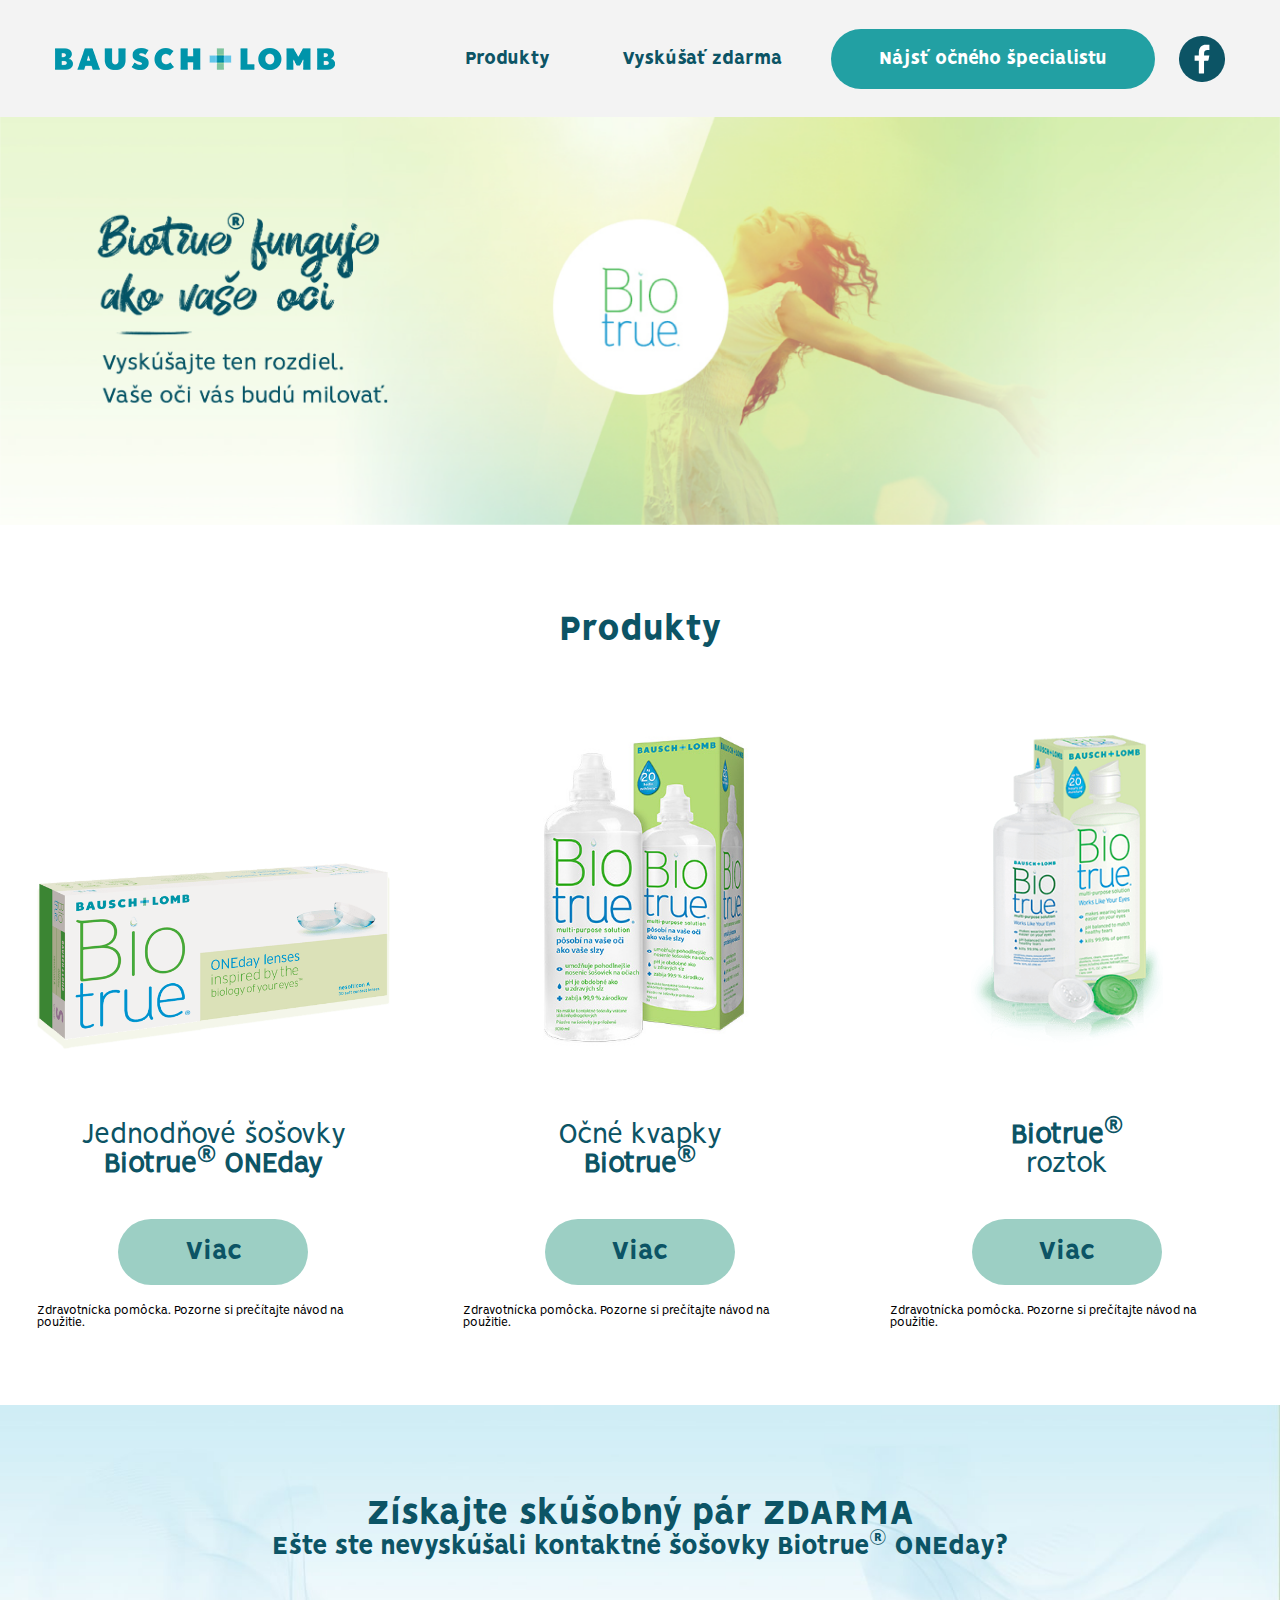
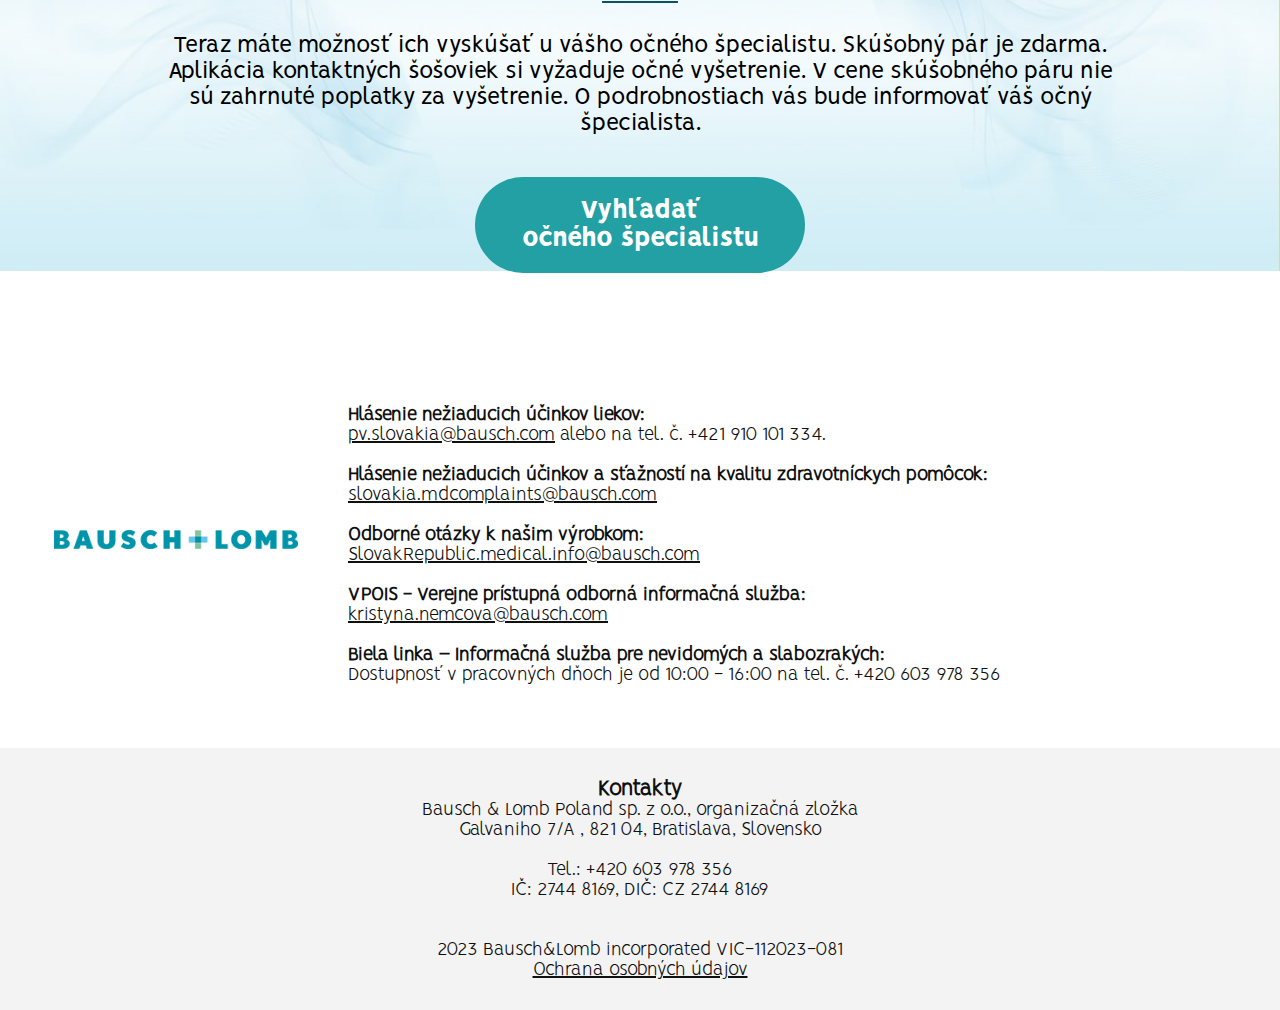
==== commit 269d6762: "Revert "change contacts"" ====
--- a/index.html
+++ b/index.html
@@ -1,84 +1,73 @@
 <!DOCTYPE html>
 <html lang="en">
 <head>
-    <meta charset="UTF-8">
-    <meta http-equiv="X-UA-Compatible" content="IE=edge">
-    <meta name="viewport" content="width=device-width, initial-scale=1.0">
-    <title>Biotrue®</title>
-    <link rel="stylesheet" href="styles.css">
-    <link rel="icon" type="image/png" href="assets/favicon_16x16px.png"/>
-    <script id="Cookiebot" src="https://consent.cookiebot.com/uc.js" data-cbid="6d2145b4-b50c-43b6-a989-01cfd087ab9e"
-            data-blockingmode="auto" type="text/javascript"></script>
+  <meta charset="UTF-8">
+  <meta http-equiv="X-UA-Compatible" content="IE=edge">
+  <meta name="viewport" content="width=device-width, initial-scale=1.0">
+  <title>Biotrue®</title>
+  <link rel="stylesheet" href="styles.css">
+  <link rel="icon" type="image/png" href="assets/favicon_16x16px.png"/>
+  <script id="Cookiebot" src="https://consent.cookiebot.com/uc.js" data-cbid="6d2145b4-b50c-43b6-a989-01cfd087ab9e" data-blockingmode="auto" type="text/javascript"></script>
 </head>
 <body>
-<header class="navigation-header">
+  <header class="navigation-header">
     <div class="navigation-elements">
-        <a href="/" class="bl-logo"></a>
-        <div class="navigation">
-            <div class="navigation__item">
-                <a href="#produkty">Produkty</a>
-            </div>
-            <div class="navigation__item">
-                <a href="#vyskusat-zdarma">Vyskúšať zdarma</a>
-            </div>
-            <div class="navigation__item navigation__item--bubble">
-                <a href="https://sosovkybausch.sk/" target="_blank">Nájsť očného špecialistu</a>
-            </div>
-            <a href="https://www.facebook.com/BauschLombCR" target="_blank" class="fb-logo">
-                <svg version="1.1" xmlns="http://www.w3.org/2000/svg" x="0px" y="0px"
-                     viewBox="0 0 512 512" style="enable-background:new 0 0 512 512;" xml:space="preserve">
+      <a href="/" class="bl-logo"></a>
+      <div class="navigation">
+        <div class="navigation__item">
+          <a href="#produkty">Produkty</a>
+        </div>
+        <div class="navigation__item">
+          <a href="#vyskusat-zdarma">Vyskúšať zdarma</a>
+        </div>
+        <div class="navigation__item navigation__item--bubble">
+          <a href="https://sosovkybausch.sk/" target="_blank">Nájsť očného špecialistu</a>
+        </div>
+        <a href="https://www.facebook.com/BauschLombCR" target="_blank" class="fb-logo">
+          <svg version="1.1" xmlns="http://www.w3.org/2000/svg" x="0px" y="0px"
+            viewBox="0 0 512 512" style="enable-background:new 0 0 512 512;" xml:space="preserve">
             <style type="text/css">
-              .st0 {
-                  fill: #0C5465;
-              }
-
-              .st1 {
-                  fill: #FFFFFF;
-              }
+              .st0{fill:#0C5465;}
+              .st1{fill:#FFFFFF;}
             </style>
-                    <circle class="st0" cx="256" cy="256" r="256.1"/>
-                    <path class="st1" d="M220.8,275.3c-16,0-31.3,0-47,0c0-19.6,0-38.7,0-58.3c15.6,0,30.9,0,47,0c0-3.6,0-6.7,0-9.7
+            <circle class="st0" cx="256" cy="256" r="256.1"/>
+            <path class="st1" d="M220.8,275.3c-16,0-31.3,0-47,0c0-19.6,0-38.7,0-58.3c15.6,0,30.9,0,47,0c0-3.6,0-6.7,0-9.7
               c0.2-17.7-1.2-35.5,3.3-52.9c7-27.3,22.2-47.2,50.9-54.1c5.3-1.3,10.9-1.7,16.4-1.8c15.5-0.3,30.9-0.1,46.9-0.1
               c0,19.4,0,38.3,0,58.2c-5.5,0-10.9-0.2-16.4,0c-6,0.2-12.2,0.2-18.2,1.3c-13.3,2.5-22.1,11.7-23.6,25.2c-1.1,9.9-0.8,19.9-1.2,29.9
               c-0.2,4.1,2.3,4.2,5.4,4.2c15.5-0.1,31,0,46.5,0c2,0,4,0,7.1,0c-1.3,7.6-2.6,14.6-4,21.5c-2.1,10.6-4.5,21.2-6.4,31.9
               c-0.6,3.8-2.3,4.8-5.9,4.7c-12-0.2-24,0.2-36-0.2c-5.3-0.2-6.9,1.4-6.9,6.8c0.2,42.6,0.1,85.4,0.1,128c0,7.6,0,7.6-7.6,7.6
               c-14.2,0-28.4,0-42.6,0c-7.9,0-7.9,0-7.9-7.6c0-42.3,0-84.6,0-126.9C220.8,280.7,220.8,278.6,220.8,275.3z"/>
           </svg>
-            </a>
+        </a>
+      </div>
+      <div class="navigation navigation-mobile">
+        <div class="hamburger" id="hamburger">
+          <div class="bar1"></div>
+          <div class="bar2"></div>
+          <div class="bar3"></div>
         </div>
-        <div class="navigation navigation-mobile">
-            <div class="hamburger" id="hamburger">
-                <div class="bar1"></div>
-                <div class="bar2"></div>
-                <div class="bar3"></div>
-            </div>
-        </div>
+      </div>
     </div>
-</header>
-<div class="navigation-mobile-items" id="mobile-nav">
+  </header>
+  <div class="navigation-mobile-items" id="mobile-nav">
     <div class="navigation__item">
-        <a href="/#produkty">Produkty</a>
+      <a href="/#produkty">Produkty</a>
     </div>
     <div class="navigation__item">
-        <a href="#vyskusat-zdarma">Vyskúšať zdarma</a>
+      <a href="#vyskusat-zdarma">Vyskúšať zdarma</a>
     </div>
     <div class="navigation__item navigation__item--bubble">
-        <a href="https://sosovkybausch.sk/" target="_blank">Nájsť očného špecialistu</a>
+      <a href="https://sosovkybausch.sk/" target="_blank">Nájsť očného špecialistu</a>
     </div>
     <a href="https://www.facebook.com/BauschLombCR" target="_blank" class="fb-logo">
-        <svg version="1.1" xmlns="http://www.w3.org/2000/svg" xmlns:xlink="http://www.w3.org/1999/xlink" x="0px" y="0px"
-             viewBox="0 0 512 512" style="enable-background:new 0 0 512 512;" xml:space="preserve">
+      <svg version="1.1" xmlns="http://www.w3.org/2000/svg" xmlns:xlink="http://www.w3.org/1999/xlink" x="0px" y="0px"
+        viewBox="0 0 512 512" style="enable-background:new 0 0 512 512;" xml:space="preserve">
         <style type="text/css">
-          .st0 {
-              fill: #0C5465;
-          }
-
-          .st1 {
-              fill: #FFFFFF;
-          }
+          .st0{fill:#0C5465;}
+          .st1{fill:#FFFFFF;}
         </style>
-            <circle class="st0" cx="256" cy="256" r="256.1"/>
-            <path class="st1" d="M220.8,275.3c-16,0-31.3,0-47,0c0-19.6,0-38.7,0-58.3c15.6,0,30.9,0,47,0c0-3.6,0-6.7,0-9.7
+        <circle class="st0" cx="256" cy="256" r="256.1"/>
+        <path class="st1" d="M220.8,275.3c-16,0-31.3,0-47,0c0-19.6,0-38.7,0-58.3c15.6,0,30.9,0,47,0c0-3.6,0-6.7,0-9.7
           c0.2-17.7-1.2-35.5,3.3-52.9c7-27.3,22.2-47.2,50.9-54.1c5.3-1.3,10.9-1.7,16.4-1.8c15.5-0.3,30.9-0.1,46.9-0.1
           c0,19.4,0,38.3,0,58.2c-5.5,0-10.9-0.2-16.4,0c-6,0.2-12.2,0.2-18.2,1.3c-13.3,2.5-22.1,11.7-23.6,25.2c-1.1,9.9-0.8,19.9-1.2,29.9
           c-0.2,4.1,2.3,4.2,5.4,4.2c15.5-0.1,31,0,46.5,0c2,0,4,0,7.1,0c-1.3,7.6-2.6,14.6-4,21.5c-2.1,10.6-4.5,21.2-6.4,31.9
@@ -86,111 +75,108 @@
           c-14.2,0-28.4,0-42.6,0c-7.9,0-7.9,0-7.9-7.6c0-42.3,0-84.6,0-126.9C220.8,280.7,220.8,278.6,220.8,275.3z"/>
       </svg>
     </a>
-</div>
-<div class="content">
+  </div>
+  <div class="content">
     <div class="banner banner-first">
-        <img class="desktop" src="./assets/banners/Biotrue_upravy@400x.png" alt="banner">
-        <img class="mobile" src="./assets/banners/biotrue_phone@400x.png" alt="banner">
+      <img class="desktop" src="./assets/banners/Biotrue_upravy@400x.png" alt="banner">
+      <img class="mobile" src="./assets/banners/biotrue_phone@400x.png" alt="banner">
     </div>
     <section class="products" id="produkty">
-        <h1>Produkty</h1>
-        <div class="product-cards">
-            <div class="product-card">
-                <div class="product-image">
-                    <img src="./assets/products/biotrue-uk-shadow.png" alt="produkt">
-                </div>
-                <div class="product-description">
-                    Jednodňové šošovky<br>
-                    <strong>Biotrue<sup>®</sup> ONEday</strong>
-                </div>
-                <div class="product-link">
-                    <a href="produkt-sosovky.html">Viac</a>
-                </div>
-                <p class="product-guide">Zdravotnícka pomôcka. Pozorne si prečítajte návod na použitie.</p>
-            </div>
-            <div class="product-card">
-                <div class="product-image">
-                    <img src="./assets/products/lahev_krabice_300_sk.jpg" alt="produkt">
-                </div>
-                <div class="product-description">
-                    Očné kvapky<br>
-                    <strong>Biotrue<sup>®</sup></strong>
-                </div>
-                <div class="product-link">
-                    <a href="ocne-kvapky.html">Viac</a>
-                </div>
-                <p class="product-guide">Zdravotnícka pomôcka. Pozorne si prečítajte návod na použitie.</p>
-            </div>
-            <div class="product-card">
-                <div class="product-image">
-                    <img src="./assets/products/Biotrue-Multi-Purpose.png" alt="produkt">
-                </div>
-                <div class="product-description">
-                    <strong>Biotrue<sup>®</sup></strong><br>
-                    roztok
-                </div>
-                <div class="product-link">
-                    <a href="./produkt-roztok.html">Viac</a>
-                </div>
-                <p class="product-guide">Zdravotnícka pomôcka. Pozorne si prečítajte návod na použitie.</p>
-            </div>
+      <h1>Produkty</h1>
+      <div class="product-cards">
+        <div class="product-card">
+          <div class="product-image">
+            <img src="./assets/products/biotrue-uk-shadow.png" alt="produkt">
+          </div>
+          <div class="product-description">
+            Jednodňové šošovky<br>
+            <strong>Biotrue<sup>®</sup> ONEday</strong>
+          </div>
+          <div class="product-link">
+            <a href="produkt-sosovky.html">Viac</a>
+          </div>
+          <p class="product-guide">Zdravotnícka pomôcka. Pozorne si prečítajte návod na použitie.</p>
         </div>
+        <div class="product-card">
+          <div class="product-image">
+            <img src="./assets/products/lahev_krabice_300_sk.jpg" alt="produkt">
+          </div>
+          <div class="product-description">
+            Očné kvapky<br>
+            <strong>Biotrue<sup>®</sup></strong>
+          </div>
+          <div class="product-link">
+            <a href="ocne-kvapky.html">Viac</a>
+          </div>
+          <p class="product-guide">Zdravotnícka pomôcka. Pozorne si prečítajte návod na použitie.</p>
+        </div>
+        <div class="product-card">
+          <div class="product-image">
+            <img src="./assets/products/Biotrue-Multi-Purpose.png" alt="produkt">
+          </div>
+          <div class="product-description">
+            <strong>Biotrue<sup>®</sup></strong><br>
+            roztok
+          </div>
+          <div class="product-link">
+            <a href="./produkt-roztok.html">Viac</a>
+          </div>
+          <p class="product-guide">Zdravotnícka pomôcka. Pozorne si prečítajte návod na použitie.</p>
+        </div>
+      </div>
     </section>
     <section class="cat" id="vyskusat-zdarma">
-        <div class="cat-header">
-            <h2>Získajte skúšobný pár ZDARMA</h2>
-            <h3>Ešte ste nevyskúšali kontaktné šošovky Biotrue<sup>®</sup> ONEday?</h3>
-        </div>
-        <div class="cat-separator"></div>
-        <div class="cat-text">
-            Teraz máte možnosť ich vyskúšať u vášho očného špecialistu. Skúšobný pár je zdarma. Aplikácia kontaktných
-            šošoviek si vyžaduje očné vyšetrenie. V cene skúšobného páru nie sú zahrnuté poplatky za vyšetrenie. O
-            podrobnostiach vás bude informovať váš očný špecialista.
-        </div>
-        <div class="cat-link">
-            <a href="https://sosovkybausch.sk/" target="_blank">
-                Vyhľadať<br> očného špecialistu
-            </a>
-        </div>
+      <div class="cat-header">
+        <h2>Získajte skúšobný pár ZDARMA</h2>
+        <h3>Ešte ste nevyskúšali kontaktné šošovky Biotrue<sup>®</sup> ONEday?</h3>
+      </div>
+      <div class="cat-separator"></div>
+      <div class="cat-text">
+        Teraz máte možnosť ich vyskúšať u vášho očného špecialistu. Skúšobný pár je zdarma. Aplikácia kontaktných šošoviek si vyžaduje očné vyšetrenie. V cene skúšobného páru nie sú zahrnuté poplatky za vyšetrenie. O podrobnostiach vás bude informovať váš očný špecialista.
+      </div>
+      <div class="cat-link">
+        <a href="https://sosovkybausch.sk/" target="_blank">
+          Vyhľadať<br> očného špecialistu
+        </a>
+      </div>
     </section>
     <section class="side-effects">
-        <div class="side-effects-logo"></div>
-        <div class="side-effects-text">
-            <h4>Hlásenie nežiaducich účinkov liekov:</h4>
-            Tel: +421 910 101 334, E-mail: <a href="mailto:pv.slovakia@bausch.com" target="_blank">pv.slovakia@bausch.com</a>
-            <br/>
-            <br/>
-            <h4>Odborné otázky k našim výrobkom:</h4>
-            E-mail: <a href="mailto:SlovakRepublic.medical.info@bausch.com" target="_blank">SlovakRepublic.medical.info@bausch.com</a>
-            <br/>
-            <br/>
-            <h4>Hlásenie nežiaducich účinkov a sťažností na kvalitu zdravotníckych pomôcok:</h4>
-            E-mail: <a href="mailto:slovakia.mdcomplaints@bausch.com"
-                       target="_blank">slovakia.mdcomplaints@bausch.com</a>
-            <br/>
-            <br/>
-            <h4>Ochrana osobných údajov (GDPR):</h4>
-            E-mail: <a href="mailto:sgdpr.sk@bausch.com" target="_blank">gdpr.sk@bausch.com</a>
-        </div>
-    </section>
+		<div class="side-effects-logo"></div>
+		  <div class="side-effects-text">
+			<h4>Hlásenie nežiaducich účinkov liekov:</h4>
+			<a href="mailto:pv.slovakia@bausch.com" target="_blank">pv.slovakia@bausch.com</a>
+			alebo na tel. č. +421 910 101 334.<br />
+			<br />
+			<h4>Hlásenie nežiaducich účinkov a sťažností na kvalitu zdravotníckych pomôcok:</h4>
+			<a href="mailto:slovakia.mdcomplaints@bausch.com" target="_blank">slovakia.mdcomplaints@bausch.com</a><br />
+			<br />
+			<h4>Odborné otázky k našim výrobkom:</h4>
+			<a href="mailto:SlovakRepublic.medical.info@bausch.com" target="_blank">SlovakRepublic.medical.info@bausch.com</a><br />
+			<br />
+			<h4>VPOIS - Verejne prístupná odborná informačná služba:</h4>
+			<a href="mailto:kristyna.nemcova@bausch.com" target="_blank">kristyna.nemcova@bausch.com</a><br />
+			<br />
+			<h4>Biela linka – Informačná služba pre nevidomých a slabozrakých:</h4>
+			Dostupnosť v pracovných dňoch je od 10:00 - 16:00 na tel. č. +420 603 978 356
+		</div>
+	</section>
     <footer class="footer">
-        <div class="footer__top">
-            <div>
-                <h3>Kontakty</h3>
-                <p>
-                    Bausch & Lomb Poland sp. z o.o., organizačná zložka<br/>
-                    Galvaniho 7/A , 821 04, Bratislava, Slovensko<br/>
-                    <br/>
-                    Tel.: +420 603 978 356<br/>
-                    IČ: 2744 8169, DIČ: CZ 2744 8169
-                </p>
-            </div>
-        </div>
-        <p>2023 Bausch&Lomb incorporated VIC-112023-081</p>
-        <p><a href="/oou.docx" target="_blank">Ochrana osobných údajov</a></p>
+		<div class="footer__top">
+			<div>
+				<h3>Kontakty</h3>
+				<p>
+					Bausch & Lomb Poland sp. z o.o., organizačná zložka<br />
+					Galvaniho 7/A , 821 04, Bratislava, Slovensko<br />
+					<br />
+					Tel.: +420 603 978 356<br />
+					IČ: 2744 8169, DIČ: CZ 2744 8169
+				</p>
+			</div>
+		</div>
+      <p>2023 Bausch&Lomb incorporated VIC-112023-081</p><p><a href="/oou.docx" target="_blank">Ochrana osobných údajov</a></p>
 
     </footer>
-</div>
-<script src="main.js"></script>
+  </div>
+  <script src="main.js"></script>
 </body>
 </html>
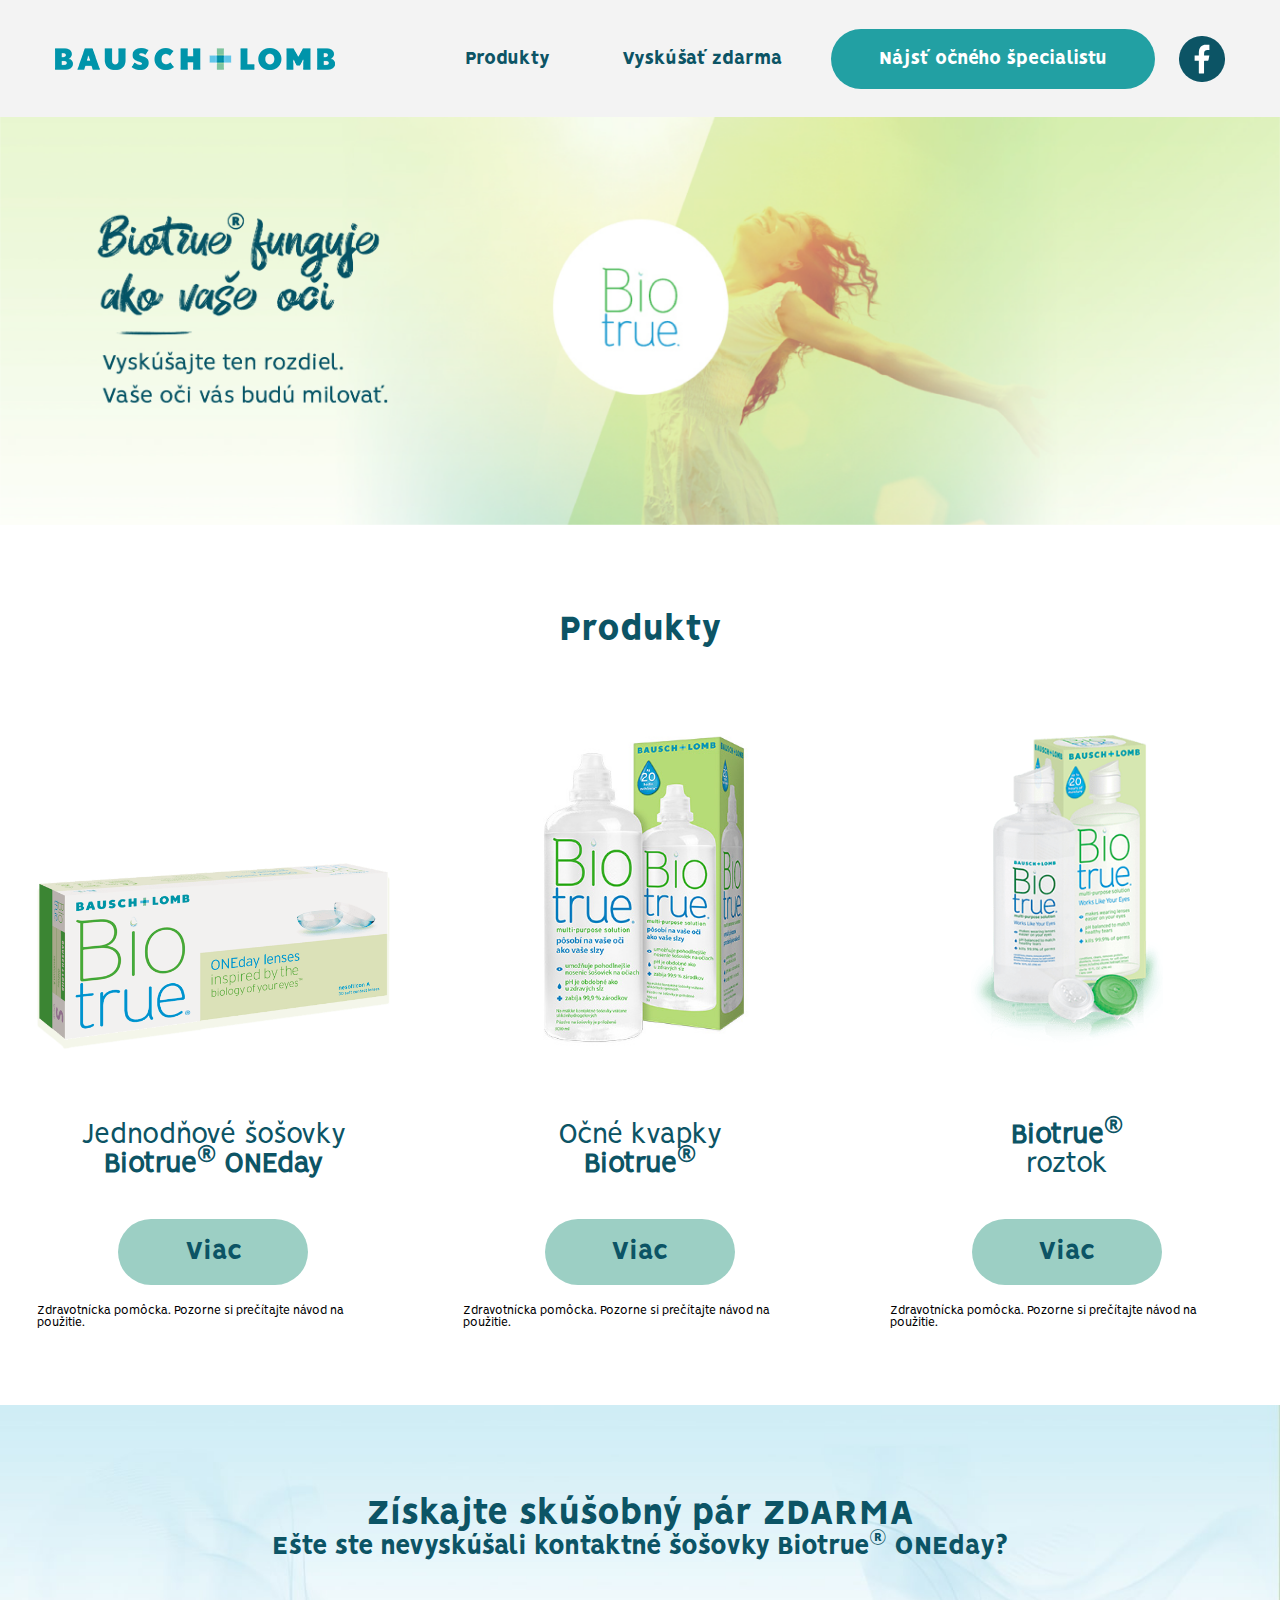
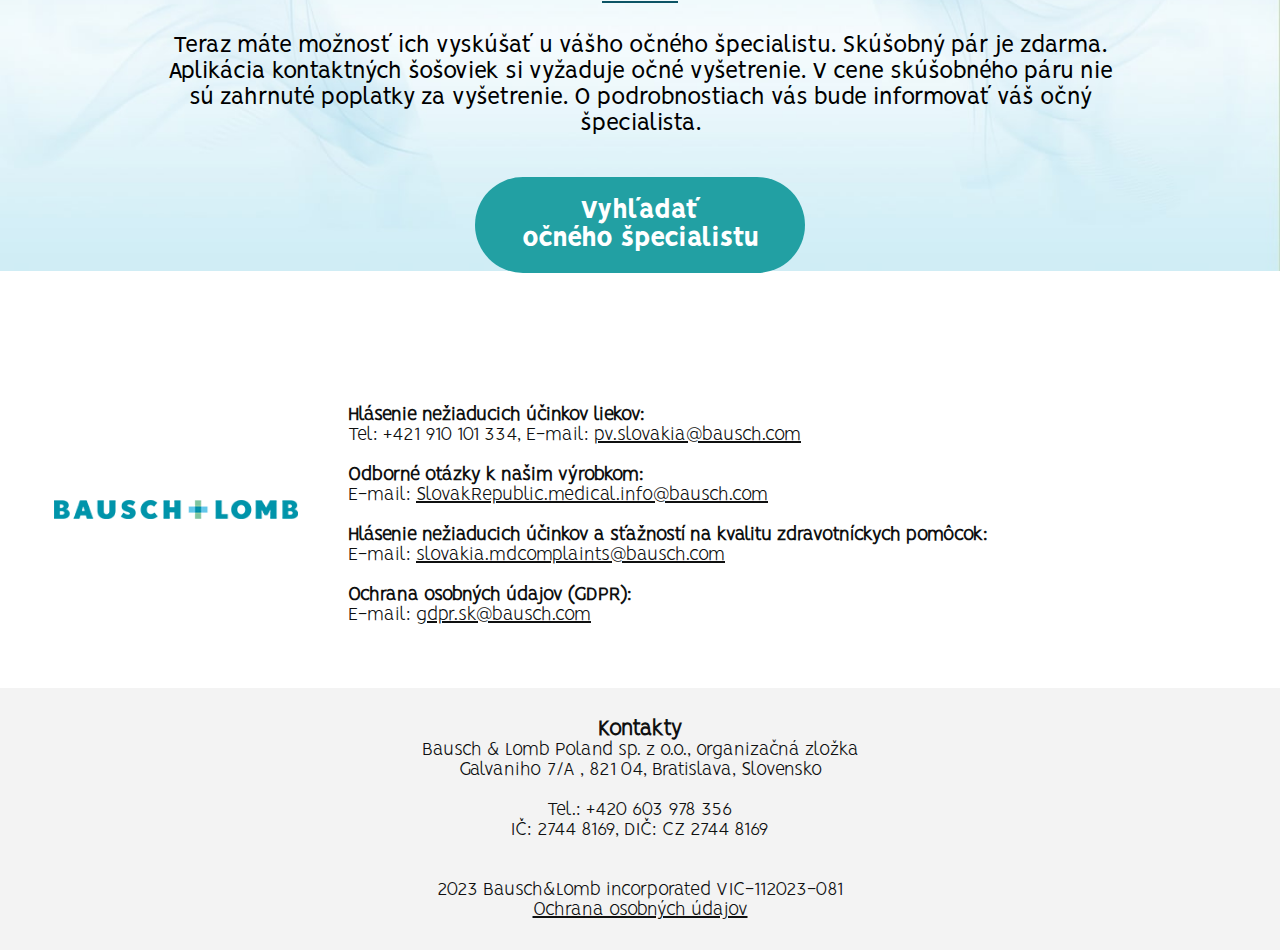
==== commit 861dca80: "Revert "Revert "change contacts""" ====
--- a/index.html
+++ b/index.html
@@ -1,73 +1,84 @@
 <!DOCTYPE html>
 <html lang="en">
 <head>
-  <meta charset="UTF-8">
-  <meta http-equiv="X-UA-Compatible" content="IE=edge">
-  <meta name="viewport" content="width=device-width, initial-scale=1.0">
-  <title>Biotrue®</title>
-  <link rel="stylesheet" href="styles.css">
-  <link rel="icon" type="image/png" href="assets/favicon_16x16px.png"/>
-  <script id="Cookiebot" src="https://consent.cookiebot.com/uc.js" data-cbid="6d2145b4-b50c-43b6-a989-01cfd087ab9e" data-blockingmode="auto" type="text/javascript"></script>
+    <meta charset="UTF-8">
+    <meta http-equiv="X-UA-Compatible" content="IE=edge">
+    <meta name="viewport" content="width=device-width, initial-scale=1.0">
+    <title>Biotrue®</title>
+    <link rel="stylesheet" href="styles.css">
+    <link rel="icon" type="image/png" href="assets/favicon_16x16px.png"/>
+    <script id="Cookiebot" src="https://consent.cookiebot.com/uc.js" data-cbid="6d2145b4-b50c-43b6-a989-01cfd087ab9e"
+            data-blockingmode="auto" type="text/javascript"></script>
 </head>
 <body>
-  <header class="navigation-header">
+<header class="navigation-header">
     <div class="navigation-elements">
-      <a href="/" class="bl-logo"></a>
-      <div class="navigation">
-        <div class="navigation__item">
-          <a href="#produkty">Produkty</a>
-        </div>
-        <div class="navigation__item">
-          <a href="#vyskusat-zdarma">Vyskúšať zdarma</a>
-        </div>
-        <div class="navigation__item navigation__item--bubble">
-          <a href="https://sosovkybausch.sk/" target="_blank">Nájsť očného špecialistu</a>
-        </div>
-        <a href="https://www.facebook.com/BauschLombCR" target="_blank" class="fb-logo">
-          <svg version="1.1" xmlns="http://www.w3.org/2000/svg" x="0px" y="0px"
-            viewBox="0 0 512 512" style="enable-background:new 0 0 512 512;" xml:space="preserve">
+        <a href="/" class="bl-logo"></a>
+        <div class="navigation">
+            <div class="navigation__item">
+                <a href="#produkty">Produkty</a>
+            </div>
+            <div class="navigation__item">
+                <a href="#vyskusat-zdarma">Vyskúšať zdarma</a>
+            </div>
+            <div class="navigation__item navigation__item--bubble">
+                <a href="https://sosovkybausch.sk/" target="_blank">Nájsť očného špecialistu</a>
+            </div>
+            <a href="https://www.facebook.com/BauschLombCR" target="_blank" class="fb-logo">
+                <svg version="1.1" xmlns="http://www.w3.org/2000/svg" x="0px" y="0px"
+                     viewBox="0 0 512 512" style="enable-background:new 0 0 512 512;" xml:space="preserve">
             <style type="text/css">
-              .st0{fill:#0C5465;}
-              .st1{fill:#FFFFFF;}
+              .st0 {
+                  fill: #0C5465;
+              }
+
+              .st1 {
+                  fill: #FFFFFF;
+              }
             </style>
-            <circle class="st0" cx="256" cy="256" r="256.1"/>
-            <path class="st1" d="M220.8,275.3c-16,0-31.3,0-47,0c0-19.6,0-38.7,0-58.3c15.6,0,30.9,0,47,0c0-3.6,0-6.7,0-9.7
+                    <circle class="st0" cx="256" cy="256" r="256.1"/>
+                    <path class="st1" d="M220.8,275.3c-16,0-31.3,0-47,0c0-19.6,0-38.7,0-58.3c15.6,0,30.9,0,47,0c0-3.6,0-6.7,0-9.7
               c0.2-17.7-1.2-35.5,3.3-52.9c7-27.3,22.2-47.2,50.9-54.1c5.3-1.3,10.9-1.7,16.4-1.8c15.5-0.3,30.9-0.1,46.9-0.1
               c0,19.4,0,38.3,0,58.2c-5.5,0-10.9-0.2-16.4,0c-6,0.2-12.2,0.2-18.2,1.3c-13.3,2.5-22.1,11.7-23.6,25.2c-1.1,9.9-0.8,19.9-1.2,29.9
               c-0.2,4.1,2.3,4.2,5.4,4.2c15.5-0.1,31,0,46.5,0c2,0,4,0,7.1,0c-1.3,7.6-2.6,14.6-4,21.5c-2.1,10.6-4.5,21.2-6.4,31.9
               c-0.6,3.8-2.3,4.8-5.9,4.7c-12-0.2-24,0.2-36-0.2c-5.3-0.2-6.9,1.4-6.9,6.8c0.2,42.6,0.1,85.4,0.1,128c0,7.6,0,7.6-7.6,7.6
               c-14.2,0-28.4,0-42.6,0c-7.9,0-7.9,0-7.9-7.6c0-42.3,0-84.6,0-126.9C220.8,280.7,220.8,278.6,220.8,275.3z"/>
           </svg>
-        </a>
-      </div>
-      <div class="navigation navigation-mobile">
-        <div class="hamburger" id="hamburger">
-          <div class="bar1"></div>
-          <div class="bar2"></div>
-          <div class="bar3"></div>
+            </a>
         </div>
-      </div>
+        <div class="navigation navigation-mobile">
+            <div class="hamburger" id="hamburger">
+                <div class="bar1"></div>
+                <div class="bar2"></div>
+                <div class="bar3"></div>
+            </div>
+        </div>
     </div>
-  </header>
-  <div class="navigation-mobile-items" id="mobile-nav">
+</header>
+<div class="navigation-mobile-items" id="mobile-nav">
     <div class="navigation__item">
-      <a href="/#produkty">Produkty</a>
+        <a href="/#produkty">Produkty</a>
     </div>
     <div class="navigation__item">
-      <a href="#vyskusat-zdarma">Vyskúšať zdarma</a>
+        <a href="#vyskusat-zdarma">Vyskúšať zdarma</a>
     </div>
     <div class="navigation__item navigation__item--bubble">
-      <a href="https://sosovkybausch.sk/" target="_blank">Nájsť očného špecialistu</a>
+        <a href="https://sosovkybausch.sk/" target="_blank">Nájsť očného špecialistu</a>
     </div>
     <a href="https://www.facebook.com/BauschLombCR" target="_blank" class="fb-logo">
-      <svg version="1.1" xmlns="http://www.w3.org/2000/svg" xmlns:xlink="http://www.w3.org/1999/xlink" x="0px" y="0px"
-        viewBox="0 0 512 512" style="enable-background:new 0 0 512 512;" xml:space="preserve">
+        <svg version="1.1" xmlns="http://www.w3.org/2000/svg" xmlns:xlink="http://www.w3.org/1999/xlink" x="0px" y="0px"
+             viewBox="0 0 512 512" style="enable-background:new 0 0 512 512;" xml:space="preserve">
         <style type="text/css">
-          .st0{fill:#0C5465;}
-          .st1{fill:#FFFFFF;}
+          .st0 {
+              fill: #0C5465;
+          }
+
+          .st1 {
+              fill: #FFFFFF;
+          }
         </style>
-        <circle class="st0" cx="256" cy="256" r="256.1"/>
-        <path class="st1" d="M220.8,275.3c-16,0-31.3,0-47,0c0-19.6,0-38.7,0-58.3c15.6,0,30.9,0,47,0c0-3.6,0-6.7,0-9.7
+            <circle class="st0" cx="256" cy="256" r="256.1"/>
+            <path class="st1" d="M220.8,275.3c-16,0-31.3,0-47,0c0-19.6,0-38.7,0-58.3c15.6,0,30.9,0,47,0c0-3.6,0-6.7,0-9.7
           c0.2-17.7-1.2-35.5,3.3-52.9c7-27.3,22.2-47.2,50.9-54.1c5.3-1.3,10.9-1.7,16.4-1.8c15.5-0.3,30.9-0.1,46.9-0.1
           c0,19.4,0,38.3,0,58.2c-5.5,0-10.9-0.2-16.4,0c-6,0.2-12.2,0.2-18.2,1.3c-13.3,2.5-22.1,11.7-23.6,25.2c-1.1,9.9-0.8,19.9-1.2,29.9
           c-0.2,4.1,2.3,4.2,5.4,4.2c15.5-0.1,31,0,46.5,0c2,0,4,0,7.1,0c-1.3,7.6-2.6,14.6-4,21.5c-2.1,10.6-4.5,21.2-6.4,31.9
@@ -75,108 +86,111 @@
           c-14.2,0-28.4,0-42.6,0c-7.9,0-7.9,0-7.9-7.6c0-42.3,0-84.6,0-126.9C220.8,280.7,220.8,278.6,220.8,275.3z"/>
       </svg>
     </a>
-  </div>
-  <div class="content">
+</div>
+<div class="content">
     <div class="banner banner-first">
-      <img class="desktop" src="./assets/banners/Biotrue_upravy@400x.png" alt="banner">
-      <img class="mobile" src="./assets/banners/biotrue_phone@400x.png" alt="banner">
+        <img class="desktop" src="./assets/banners/Biotrue_upravy@400x.png" alt="banner">
+        <img class="mobile" src="./assets/banners/biotrue_phone@400x.png" alt="banner">
     </div>
     <section class="products" id="produkty">
-      <h1>Produkty</h1>
-      <div class="product-cards">
-        <div class="product-card">
-          <div class="product-image">
-            <img src="./assets/products/biotrue-uk-shadow.png" alt="produkt">
-          </div>
-          <div class="product-description">
-            Jednodňové šošovky<br>
-            <strong>Biotrue<sup>®</sup> ONEday</strong>
-          </div>
-          <div class="product-link">
-            <a href="produkt-sosovky.html">Viac</a>
-          </div>
-          <p class="product-guide">Zdravotnícka pomôcka. Pozorne si prečítajte návod na použitie.</p>
+        <h1>Produkty</h1>
+        <div class="product-cards">
+            <div class="product-card">
+                <div class="product-image">
+                    <img src="./assets/products/biotrue-uk-shadow.png" alt="produkt">
+                </div>
+                <div class="product-description">
+                    Jednodňové šošovky<br>
+                    <strong>Biotrue<sup>®</sup> ONEday</strong>
+                </div>
+                <div class="product-link">
+                    <a href="produkt-sosovky.html">Viac</a>
+                </div>
+                <p class="product-guide">Zdravotnícka pomôcka. Pozorne si prečítajte návod na použitie.</p>
+            </div>
+            <div class="product-card">
+                <div class="product-image">
+                    <img src="./assets/products/lahev_krabice_300_sk.jpg" alt="produkt">
+                </div>
+                <div class="product-description">
+                    Očné kvapky<br>
+                    <strong>Biotrue<sup>®</sup></strong>
+                </div>
+                <div class="product-link">
+                    <a href="ocne-kvapky.html">Viac</a>
+                </div>
+                <p class="product-guide">Zdravotnícka pomôcka. Pozorne si prečítajte návod na použitie.</p>
+            </div>
+            <div class="product-card">
+                <div class="product-image">
+                    <img src="./assets/products/Biotrue-Multi-Purpose.png" alt="produkt">
+                </div>
+                <div class="product-description">
+                    <strong>Biotrue<sup>®</sup></strong><br>
+                    roztok
+                </div>
+                <div class="product-link">
+                    <a href="./produkt-roztok.html">Viac</a>
+                </div>
+                <p class="product-guide">Zdravotnícka pomôcka. Pozorne si prečítajte návod na použitie.</p>
+            </div>
         </div>
-        <div class="product-card">
-          <div class="product-image">
-            <img src="./assets/products/lahev_krabice_300_sk.jpg" alt="produkt">
-          </div>
-          <div class="product-description">
-            Očné kvapky<br>
-            <strong>Biotrue<sup>®</sup></strong>
-          </div>
-          <div class="product-link">
-            <a href="ocne-kvapky.html">Viac</a>
-          </div>
-          <p class="product-guide">Zdravotnícka pomôcka. Pozorne si prečítajte návod na použitie.</p>
-        </div>
-        <div class="product-card">
-          <div class="product-image">
-            <img src="./assets/products/Biotrue-Multi-Purpose.png" alt="produkt">
-          </div>
-          <div class="product-description">
-            <strong>Biotrue<sup>®</sup></strong><br>
-            roztok
-          </div>
-          <div class="product-link">
-            <a href="./produkt-roztok.html">Viac</a>
-          </div>
-          <p class="product-guide">Zdravotnícka pomôcka. Pozorne si prečítajte návod na použitie.</p>
-        </div>
-      </div>
     </section>
     <section class="cat" id="vyskusat-zdarma">
-      <div class="cat-header">
-        <h2>Získajte skúšobný pár ZDARMA</h2>
-        <h3>Ešte ste nevyskúšali kontaktné šošovky Biotrue<sup>®</sup> ONEday?</h3>
-      </div>
-      <div class="cat-separator"></div>
-      <div class="cat-text">
-        Teraz máte možnosť ich vyskúšať u vášho očného špecialistu. Skúšobný pár je zdarma. Aplikácia kontaktných šošoviek si vyžaduje očné vyšetrenie. V cene skúšobného páru nie sú zahrnuté poplatky za vyšetrenie. O podrobnostiach vás bude informovať váš očný špecialista.
-      </div>
-      <div class="cat-link">
-        <a href="https://sosovkybausch.sk/" target="_blank">
-          Vyhľadať<br> očného špecialistu
-        </a>
-      </div>
+        <div class="cat-header">
+            <h2>Získajte skúšobný pár ZDARMA</h2>
+            <h3>Ešte ste nevyskúšali kontaktné šošovky Biotrue<sup>®</sup> ONEday?</h3>
+        </div>
+        <div class="cat-separator"></div>
+        <div class="cat-text">
+            Teraz máte možnosť ich vyskúšať u vášho očného špecialistu. Skúšobný pár je zdarma. Aplikácia kontaktných
+            šošoviek si vyžaduje očné vyšetrenie. V cene skúšobného páru nie sú zahrnuté poplatky za vyšetrenie. O
+            podrobnostiach vás bude informovať váš očný špecialista.
+        </div>
+        <div class="cat-link">
+            <a href="https://sosovkybausch.sk/" target="_blank">
+                Vyhľadať<br> očného špecialistu
+            </a>
+        </div>
     </section>
     <section class="side-effects">
-		<div class="side-effects-logo"></div>
-		  <div class="side-effects-text">
-			<h4>Hlásenie nežiaducich účinkov liekov:</h4>
-			<a href="mailto:pv.slovakia@bausch.com" target="_blank">pv.slovakia@bausch.com</a>
-			alebo na tel. č. +421 910 101 334.<br />
-			<br />
-			<h4>Hlásenie nežiaducich účinkov a sťažností na kvalitu zdravotníckych pomôcok:</h4>
-			<a href="mailto:slovakia.mdcomplaints@bausch.com" target="_blank">slovakia.mdcomplaints@bausch.com</a><br />
-			<br />
-			<h4>Odborné otázky k našim výrobkom:</h4>
-			<a href="mailto:SlovakRepublic.medical.info@bausch.com" target="_blank">SlovakRepublic.medical.info@bausch.com</a><br />
-			<br />
-			<h4>VPOIS - Verejne prístupná odborná informačná služba:</h4>
-			<a href="mailto:kristyna.nemcova@bausch.com" target="_blank">kristyna.nemcova@bausch.com</a><br />
-			<br />
-			<h4>Biela linka – Informačná služba pre nevidomých a slabozrakých:</h4>
-			Dostupnosť v pracovných dňoch je od 10:00 - 16:00 na tel. č. +420 603 978 356
-		</div>
-	</section>
+        <div class="side-effects-logo"></div>
+        <div class="side-effects-text">
+            <h4>Hlásenie nežiaducich účinkov liekov:</h4>
+            Tel: +421 910 101 334, E-mail: <a href="mailto:pv.slovakia@bausch.com" target="_blank">pv.slovakia@bausch.com</a>
+            <br/>
+            <br/>
+            <h4>Odborné otázky k našim výrobkom:</h4>
+            E-mail: <a href="mailto:SlovakRepublic.medical.info@bausch.com" target="_blank">SlovakRepublic.medical.info@bausch.com</a>
+            <br/>
+            <br/>
+            <h4>Hlásenie nežiaducich účinkov a sťažností na kvalitu zdravotníckych pomôcok:</h4>
+            E-mail: <a href="mailto:slovakia.mdcomplaints@bausch.com"
+                       target="_blank">slovakia.mdcomplaints@bausch.com</a>
+            <br/>
+            <br/>
+            <h4>Ochrana osobných údajov (GDPR):</h4>
+            E-mail: <a href="mailto:sgdpr.sk@bausch.com" target="_blank">gdpr.sk@bausch.com</a>
+        </div>
+    </section>
     <footer class="footer">
-		<div class="footer__top">
-			<div>
-				<h3>Kontakty</h3>
-				<p>
-					Bausch & Lomb Poland sp. z o.o., organizačná zložka<br />
-					Galvaniho 7/A , 821 04, Bratislava, Slovensko<br />
-					<br />
-					Tel.: +420 603 978 356<br />
-					IČ: 2744 8169, DIČ: CZ 2744 8169
-				</p>
-			</div>
-		</div>
-      <p>2023 Bausch&Lomb incorporated VIC-112023-081</p><p><a href="/oou.docx" target="_blank">Ochrana osobných údajov</a></p>
+        <div class="footer__top">
+            <div>
+                <h3>Kontakty</h3>
+                <p>
+                    Bausch & Lomb Poland sp. z o.o., organizačná zložka<br/>
+                    Galvaniho 7/A , 821 04, Bratislava, Slovensko<br/>
+                    <br/>
+                    Tel.: +420 603 978 356<br/>
+                    IČ: 2744 8169, DIČ: CZ 2744 8169
+                </p>
+            </div>
+        </div>
+        <p>2023 Bausch&Lomb incorporated VIC-112023-081</p>
+        <p><a href="/oou.docx" target="_blank">Ochrana osobných údajov</a></p>
 
     </footer>
-  </div>
-  <script src="main.js"></script>
+</div>
+<script src="main.js"></script>
 </body>
 </html>
